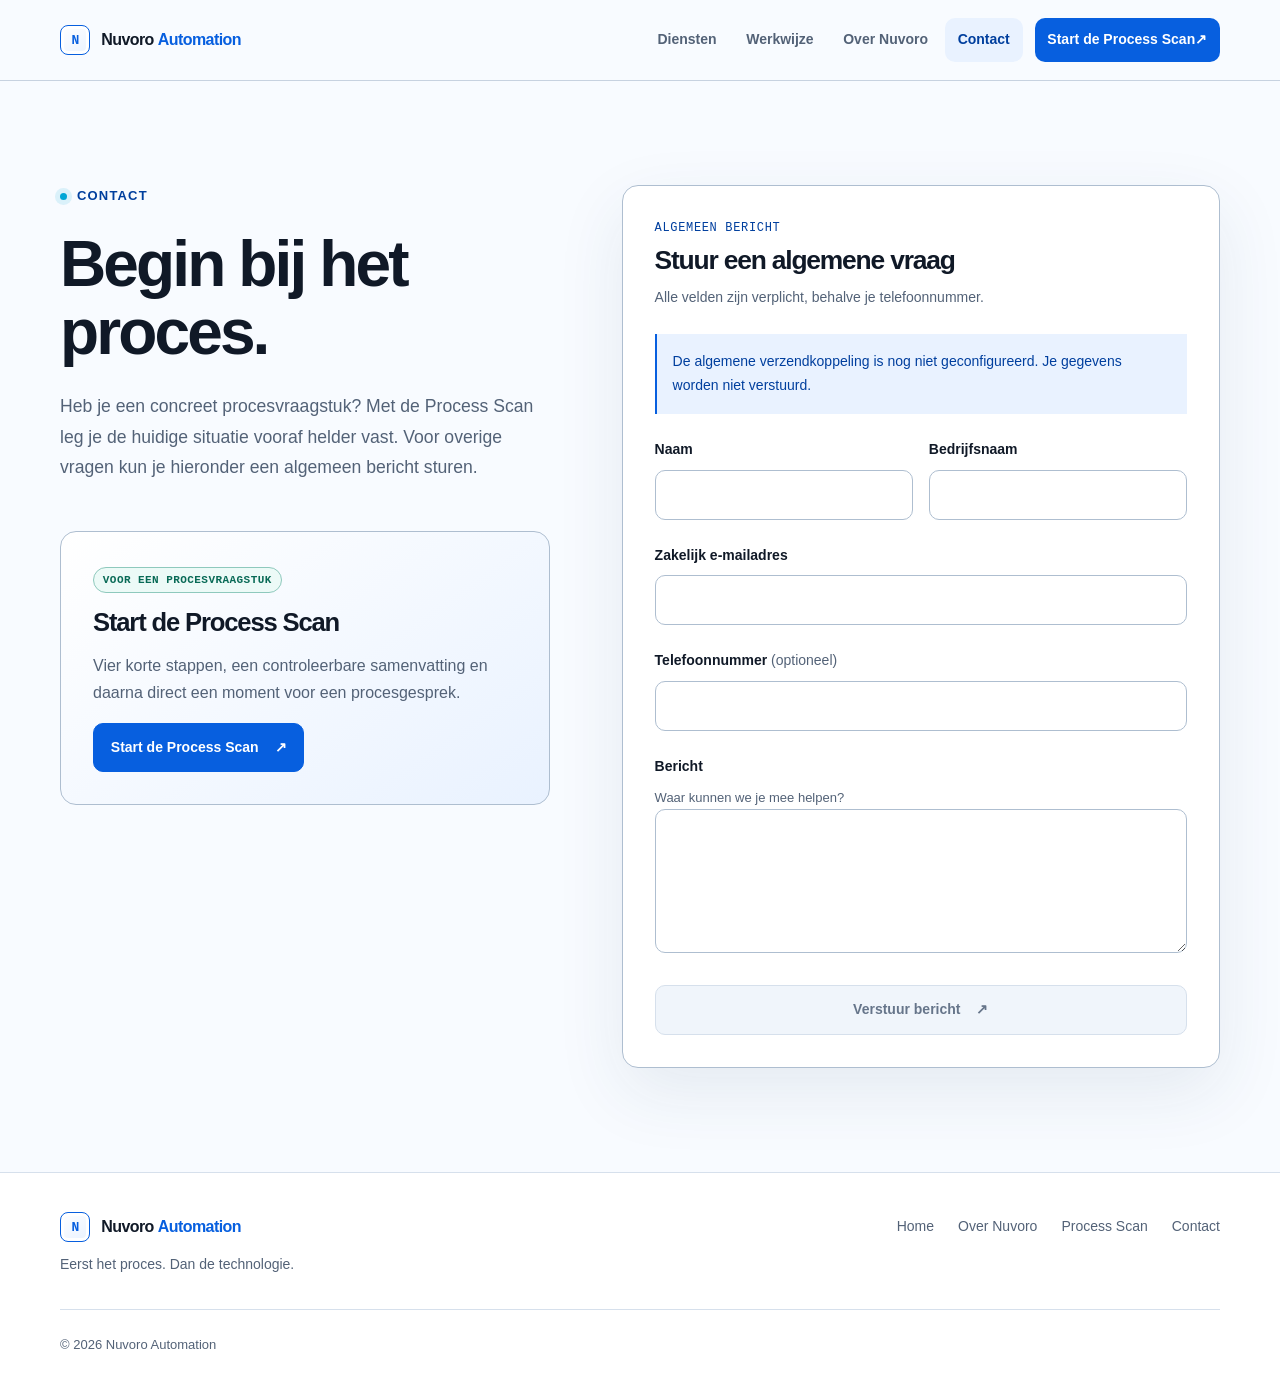
==== contact.html @ bfe329a2 "Redesign site around process optimization" ====
<!doctype html>
<html lang="nl">
<head>
  <meta charset="utf-8">
  <meta name="viewport" content="width=device-width, initial-scale=1">
  <meta name="description" content="Start de Process Scan of neem algemeen contact op met Nuvoro Automation.">
  <title>Contact | Nuvoro Automation</title>
  <link rel="stylesheet" href="css/style.css">
  <script src="js/main.js" defer></script>
</head>
<body>
  <a class="skip-link" href="#main-content">Direct naar inhoud</a>
  <header class="site-header"><div class="container nav-wrap"><a class="brand" href="index.html" aria-label="Nuvoro Automation, home"><span class="brand-mark" aria-hidden="true">N</span><span>Nuvoro <b>Automation</b></span></a><button class="menu-toggle" type="button" aria-expanded="false" aria-controls="main-navigation">Menu</button><nav id="main-navigation" aria-label="Hoofdnavigatie"><ul class="nav-links"><li><a href="index.html#diensten">Diensten</a></li><li><a href="index.html#werkwijze">Werkwijze</a></li><li><a href="over-ons.html">Over Nuvoro</a></li><li><a href="contact.html" aria-current="page">Contact</a></li><li><a class="nav-cta" href="process-scan.html">Start de Process Scan <span aria-hidden="true">↗</span></a></li></ul></nav></div></header>

  <main id="main-content">
    <section class="section-contact"><div class="container contact-layout">
      <div class="contact-details" data-reveal><p class="eyebrow"><span class="signal" aria-hidden="true"></span> Contact</p><h1>Begin bij het proces.</h1><p class="lead">Heb je een concreet procesvraagstuk? Met de Process Scan leg je de huidige situatie vooraf helder vast. Voor overige vragen kun je hieronder een algemeen bericht sturen.</p>
        <div class="contact-route contact-route-primary"><span class="status-badge status-connected">Voor een procesvraagstuk</span><h2>Start de Process Scan</h2><p>Vier korte stappen, een controleerbare samenvatting en daarna direct een moment voor een procesgesprek.</p><a class="button" href="process-scan.html">Start de Process Scan <span aria-hidden="true">↗</span></a></div>
      </div>
      <form id="contact-form" class="form-card" method="post" aria-labelledby="form-title" aria-describedby="form-status" data-reveal>
        <p class="micro-label">Algemeen bericht</p><h2 id="form-title">Stuur een algemene vraag</h2><p class="form-intro">Alle velden zijn verplicht, behalve je telefoonnummer.</p>
        <p id="form-status" class="form-status" role="status">De algemene verzendkoppeling is nog niet geconfigureerd. Je gegevens worden niet verstuurd.</p>
        <div class="form-row"><div class="form-field"><label for="name">Naam</label><input id="name" name="name" type="text" autocomplete="name" required aria-describedby="name-error"><p class="field-error" id="name-error" hidden></p></div><div class="form-field"><label for="company">Bedrijfsnaam</label><input id="company" name="company" type="text" autocomplete="organization" required aria-describedby="company-error"><p class="field-error" id="company-error" hidden></p></div></div>
        <div class="form-field"><label for="email">Zakelijk e-mailadres</label><input id="email" name="email" type="email" autocomplete="email" required aria-describedby="email-error"><p class="field-error" id="email-error" hidden></p></div>
        <div class="form-field"><label for="phone">Telefoonnummer <span class="optional">(optioneel)</span></label><input id="phone" name="phone" type="tel" autocomplete="tel"></div>
        <div class="form-field"><label for="message">Bericht</label><p class="field-hint" id="message-hint">Waar kunnen we je mee helpen?</p><textarea id="message" name="message" required aria-describedby="message-hint message-error"></textarea><p class="field-error" id="message-error" hidden></p></div>
        <button class="button" type="submit" disabled aria-describedby="form-status">Verstuur bericht <span aria-hidden="true">↗</span></button>
      </form>
    </div></section>
  </main>

  <footer class="site-footer"><div class="container"><div class="footer-grid"><div><a class="brand" href="index.html"><span class="brand-mark" aria-hidden="true">N</span><span>Nuvoro <b>Automation</b></span></a><p class="footer-tagline">Eerst het proces. Dan de technologie.</p></div><nav class="footer-nav" aria-label="Footer-navigatie"><a href="index.html">Home</a><a href="over-ons.html">Over Nuvoro</a><a href="process-scan.html">Process Scan</a><a href="contact.html">Contact</a></nav></div><p class="copyright">© <span data-current-year>2026</span> Nuvoro Automation</p></div></footer>
</body>
</html>
---- css/style.css ----
:root {
  --color-background: #f8fbff;
  --color-surface: #ffffff;
  --color-section: #f0f5fb;
  --color-text: #101927;
  --color-muted: #536277;
  --color-faint: #66758a;
  --color-border: #d6e0ec;
  --color-border-strong: #aebed0;
  --color-accent: #075fdf;
  --color-accent-dark: #003f9e;
  --color-accent-bright: #00a6d6;
  --color-accent-soft: #e9f2ff;
  --color-error: #a32035;
  --color-success: #08775f;
  --font-sans: Inter, ui-sans-serif, -apple-system, BlinkMacSystemFont, "Segoe UI", sans-serif;
  --font-mono: "SFMono-Regular", Consolas, "Liberation Mono", monospace;
  --max-width: 1160px;
  --space-1: .5rem;
  --space-2: 1rem;
  --space-3: 1.5rem;
  --space-4: 2rem;
  --space-5: 3rem;
  --space-6: 4.5rem;
  --space-7: 6.5rem;
  --radius-small: .625rem;
  --radius: 1rem;
  --shadow-soft: 0 24px 70px rgba(30, 65, 105, .09);
  --shadow-focus: 0 0 0 4px rgba(7, 95, 223, .16);
  --transition: 240ms cubic-bezier(.22, 1, .36, 1);
}

*, *::before, *::after { box-sizing: border-box; }
html { scroll-behavior: smooth; }
body { margin: 0; background: var(--color-background); color: var(--color-text); font: 400 1rem/1.7 var(--font-sans); -webkit-font-smoothing: antialiased; }
img, svg { max-width: 100%; }
button, input, textarea { font: inherit; }
button, a { -webkit-tap-highlight-color: transparent; }
h1, h2, h3, p, ol, ul, dl, dd { margin-top: 0; }
h1, h2, h3 { margin-bottom: 0; color: var(--color-text); font-weight: 650; letter-spacing: -.045em; line-height: 1.06; }
h1 { font-size: clamp(2.75rem, 6vw, 5rem); }
h2 { font-size: clamp(2rem, 4vw, 3.35rem); }
h3 { font-size: 1.25rem; }
h1 span, h2 span { color: var(--color-accent); }
.container { width: min(calc(100% - 3rem), var(--max-width)); margin-inline: auto; }
.section { padding-block: var(--space-7); }
.section-muted { background: var(--color-section); }
.section-heading { display: flex; align-items: end; justify-content: space-between; gap: var(--space-5); margin-bottom: var(--space-5); }
.section-heading .section-intro { max-width: 28rem; }
.section-intro { max-width: 64ch; color: var(--color-muted); }
.lead { max-width: 62ch; color: var(--color-muted); font-size: 1.1rem; line-height: 1.75; }
.eyebrow { display: flex; align-items: center; gap: .625rem; margin-bottom: var(--space-3); color: var(--color-accent-dark); font-size: .8125rem; font-weight: 700; letter-spacing: .09em; text-transform: uppercase; }
.micro-label, .interface-id, .step-kicker { font-family: var(--font-mono); font-size: .75rem; letter-spacing: .055em; text-transform: uppercase; }
.signal, .status-dot { width: 7px; height: 7px; flex: 0 0 auto; border-radius: 50%; background: var(--color-accent-bright); box-shadow: 0 0 0 5px rgba(0, 166, 214, .12); }
.skip-link { position: fixed; left: 1rem; top: 1rem; z-index: 100; padding: .75rem 1rem; border-radius: var(--radius-small); background: var(--color-text); color: #fff; transform: translateY(-150%); }
.skip-link:focus { transform: none; }
:focus-visible { outline: 2px solid var(--color-accent); outline-offset: 3px; }

/* Header and actions */
.site-header { position: sticky; top: 0; z-index: 30; border-bottom: 1px solid rgba(174, 190, 208, .65); background: rgba(248, 251, 255, .92); backdrop-filter: blur(16px); }
.nav-wrap { min-height: 5rem; display: flex; align-items: center; justify-content: space-between; gap: 1rem; }
.brand { display: inline-flex; align-items: center; gap: .7rem; min-height: 44px; color: var(--color-text); font-size: 1rem; font-weight: 700; letter-spacing: -.035em; text-decoration: none; white-space: nowrap; }
.brand b { color: var(--color-accent); font-weight: 550; }
.brand-mark { display: grid; place-items: center; width: 30px; height: 30px; border: 1px solid var(--color-accent); border-radius: 8px; background: linear-gradient(145deg, var(--color-surface), var(--color-accent-soft)); color: var(--color-accent); font: 700 .8125rem var(--font-mono); box-shadow: inset 0 0 0 3px var(--color-surface); }
.nav-links { display: flex; align-items: center; gap: .25rem; margin: 0; padding: 0; list-style: none; }
.nav-links a { display: flex; align-items: center; justify-content: center; min-height: 44px; padding: .625rem .8rem; border-radius: var(--radius-small); color: var(--color-muted); font-size: .875rem; font-weight: 650; text-decoration: none; transition: color var(--transition), background var(--transition), border-color var(--transition); }
.nav-links a:hover, .nav-links a[aria-current="page"] { background: var(--color-accent-soft); color: var(--color-accent-dark); }
.nav-links .nav-contact { margin-left: .5rem; border: 1px solid var(--color-border-strong); color: var(--color-accent-dark); }
.menu-toggle { display: none; min-width: 64px; min-height: 44px; padding: .5rem .75rem; border: 1px solid var(--color-border); border-radius: var(--radius-small); background: var(--color-surface); color: var(--color-text); font-size: .875rem; cursor: pointer; }
.button-group { display: flex; flex-wrap: wrap; gap: .75rem; }
.button { display: inline-flex; align-items: center; justify-content: center; gap: 1rem; min-height: 48px; padding: .75rem 1.05rem; border: 1px solid var(--color-accent); border-radius: var(--radius-small); background: var(--color-accent); color: #fff; font-size: .875rem; font-weight: 700; text-align: center; text-decoration: none; transition: transform var(--transition), background var(--transition), border-color var(--transition), box-shadow var(--transition); cursor: pointer; }
.button:hover { transform: translateY(-2px); background: var(--color-accent-dark); border-color: var(--color-accent-dark); box-shadow: 0 12px 24px rgba(7, 95, 223, .16); }
.button-secondary { background: transparent; color: var(--color-accent-dark); border-color: var(--color-border-strong); }
.button-secondary:hover { background: var(--color-accent-soft); border-color: var(--color-accent); box-shadow: none; }
.button-light { border-color: #fff; background: #fff; color: var(--color-accent-dark); }
.button-light:hover { background: var(--color-accent-soft); border-color: var(--color-accent-soft); color: var(--color-accent-dark); }
.button:disabled { transform: none; background: var(--color-section); border-color: var(--color-border); color: var(--color-faint); box-shadow: none; cursor: not-allowed; }

/* Hero and Living Process */
.hero, .about-hero { position: relative; isolation: isolate; overflow: hidden; }
.hero { padding-block: var(--space-6) var(--space-7); }
.hero-grid { position: absolute; inset: 0; z-index: -1; opacity: .45; background-image: linear-gradient(rgba(94, 127, 166, .08) 1px, transparent 1px), linear-gradient(90deg, rgba(94, 127, 166, .08) 1px, transparent 1px); background-size: 48px 48px; mask-image: linear-gradient(to bottom, #000, transparent 86%); }
.hero-content { display: grid; grid-template-columns: minmax(0, 1.18fr) minmax(28rem, .82fr); gap: clamp(2rem, 3.5vw, 3rem); align-items: center; }
.hero h1 { font-size: clamp(3rem, 3.7vw, 3.75rem); line-height: 1.08; }
.hero-line { display: block; white-space: nowrap; }
.hero h1 .hero-line-primary { color: var(--color-text); }
.hero h1 .hero-line-accent { color: var(--color-accent); }
.hero-copy .lead { margin-block: var(--space-3) var(--space-4); }
.hero-principle { display: grid; gap: .25rem; margin-top: var(--space-4); padding-left: 1rem; border-left: 2px solid var(--color-accent-bright); color: var(--color-muted); font-size: .875rem; }
.hero-principle span { color: var(--color-accent-dark); font: .75rem var(--font-mono); letter-spacing: .05em; }
.living-process { min-width: 0; padding: .75rem; border: 1px solid var(--color-border-strong); border-radius: var(--radius); background: rgba(255, 255, 255, .92); box-shadow: var(--shadow-soft); }
.interface-bar { display: flex; align-items: center; justify-content: space-between; gap: 1rem; min-height: 42px; padding: .5rem .75rem; border-bottom: 1px solid var(--color-border); color: var(--color-muted); font: 650 .75rem var(--font-mono); letter-spacing: .04em; text-transform: uppercase; }
.interface-bar > div { display: flex; align-items: center; gap: .625rem; }
.interface-id { color: var(--color-faint); }
.process-context { padding: .75rem .75rem 0; }
.process-context p { margin-bottom: .25rem; color: var(--color-text); font-size: .875rem; line-height: 1.5; }
.process-context span { display: block; color: var(--color-muted); font-size: .75rem; line-height: 1.5; }
.process-toggle { display: grid; grid-template-columns: 1fr 1fr; gap: .35rem; margin: .75rem; padding: .25rem; border: 1px solid var(--color-border); border-radius: .75rem; background: var(--color-section); }
.process-toggle button { min-height: 42px; border: 0; border-radius: .5rem; background: transparent; color: var(--color-muted); font-size: .875rem; font-weight: 700; cursor: pointer; }
.process-toggle button[aria-pressed="true"] { background: var(--color-surface); color: var(--color-accent-dark); box-shadow: 0 3px 14px rgba(30, 65, 105, .08); }
.process-state { padding: 0 .75rem .75rem; animation: panel-in var(--transition); }
.process-state[hidden] { display: none; }
.state-header { display: flex; align-items: center; justify-content: space-between; gap: 1rem; margin-bottom: .75rem; color: var(--color-faint); font: .7rem var(--font-mono); letter-spacing: .04em; }
.status-badge { display: inline-flex; align-items: center; min-height: 26px; padding: .25rem .55rem; border: 1px solid var(--color-border-strong); border-radius: 999px; background: var(--color-surface); color: var(--color-muted); font: 650 .6875rem var(--font-mono); letter-spacing: .04em; text-transform: uppercase; }
.status-manual { border-color: #e7b2b9; background: #fff3f4; color: #8d2637; }
.status-connected { border-color: #8ec9bd; background: #ecfaf7; color: #086a56; }
.status-pending { border-color: #d4c388; background: #fff9e8; color: #715b0a; }
.hero-flow { margin: 0; padding: 0; list-style: none; }
.hero-flow li { position: relative; display: grid; grid-template-columns: 34px minmax(0, 1fr); align-items: center; gap: .75rem; min-height: 52px; padding: .5rem .65rem; border: 1px solid var(--color-border); border-radius: .65rem; background: var(--color-surface); }
.hero-flow li + li { margin-top: .5rem; }
.hero-flow li:not(:last-child)::after { position: absolute; left: 26px; top: calc(100% + 1px); width: 1px; height: .5rem; background: linear-gradient(var(--color-accent-bright), var(--color-accent)); content: ""; }
.flow-icon { display: grid; place-items: center; width: 32px; height: 32px; border: 1px solid var(--color-border); border-radius: .5rem; background: var(--color-background); color: var(--color-accent-dark); font: 700 .9rem var(--font-mono); }
.hero-flow small { display: block; color: var(--color-faint); font: .625rem var(--font-mono); letter-spacing: .055em; }
.hero-flow strong { display: block; color: var(--color-text); font-size: .8375rem; font-weight: 680; line-height: 1.3; }
.process-state[data-state-panel="improved"] li { border-color: #bfd5ef; background: linear-gradient(90deg, #fff, #f3f8ff); }
.process-state[data-state-panel="improved"] li[data-node="human"] { border-color: #75c6b7; background: #f0fbf8; }
.process-positioning { margin: .25rem .75rem .5rem; padding-top: .75rem; border-top: 1px solid var(--color-border); color: var(--color-muted); font-size: .75rem; line-height: 1.5; }
.process-positioning p { margin-bottom: .35rem; }
.process-positioning strong { color: var(--color-accent-dark); font-weight: 650; }

/* Homepage */
.section-recognition { border-top: 1px solid var(--color-border); }
.recognition-layout { display: grid; grid-template-columns: 1fr 1fr; gap: var(--space-6); }
.recognition-list { margin: 0; padding: 0; list-style: none; }
.recognition-list li { display: flex; align-items: baseline; gap: 1rem; padding-block: 1rem; border-bottom: 1px solid var(--color-border); }
.recognition-list span { color: var(--color-accent); font: .75rem var(--font-mono); }
.card-grid { display: grid; grid-template-columns: repeat(2, minmax(0, 1fr)); gap: var(--space-3); }
.card { position: relative; min-width: 0; padding: var(--space-4); border: 1px solid var(--color-border); border-radius: var(--radius); background: var(--color-surface); transition: transform var(--transition), border-color var(--transition), box-shadow var(--transition); }
.card:hover { transform: translateY(-3px); border-color: var(--color-border-strong); box-shadow: 0 16px 40px rgba(30, 65, 105, .08); }
.card-primary { border-color: #9ec2ee; background: linear-gradient(145deg, #fff, #f3f8ff); box-shadow: 0 14px 35px rgba(7, 95, 223, .07); }
.service-icon { display: block; width: 34px; height: 34px; margin-bottom: var(--space-3); fill: none; stroke: var(--color-accent); stroke-width: 1.5; stroke-linecap: round; stroke-linejoin: round; }
.card-index { position: absolute; right: var(--space-4); top: var(--space-4); color: var(--color-faint); font: .75rem var(--font-mono); }
.service-core { margin-bottom: .75rem; }
.card h3 { margin-bottom: .75rem; }
.card p, .step p { margin-bottom: 0; color: var(--color-muted); }
.process-steps { display: grid; grid-template-columns: repeat(4, minmax(0, 1fr)); margin: 0; padding: 0; list-style: none; }
.approach-note { max-width: 70ch; margin: -1.5rem 0 var(--space-5); padding-left: 1rem; border-left: 2px solid var(--color-accent-bright); color: var(--color-muted); }
.step { position: relative; min-width: 0; padding-right: var(--space-3); }
.step:not(:last-child)::after { position: absolute; top: 22px; left: 44px; right: 0; height: 1px; background: linear-gradient(90deg, var(--color-accent), var(--color-border)); content: ""; }
.step-number { position: relative; z-index: 1; display: grid; place-items: center; width: 44px; height: 44px; margin-bottom: var(--space-3); border: 1px solid var(--color-accent); border-radius: 50%; background: var(--color-section); color: var(--color-accent-dark); font: .8125rem var(--font-mono); }
.step h3 { margin-bottom: .75rem; }
.step p { font-size: .9375rem; }
.scan-cta { padding-top: 0; }
.scan-cta-inner { display: flex; align-items: center; justify-content: space-between; gap: var(--space-5); padding: var(--space-5); border-radius: var(--radius); background: linear-gradient(120deg, #073f9c, #075fdf 58%, #008cc2); color: #fff; box-shadow: 0 28px 70px rgba(0, 63, 158, .22); }
.scan-cta-inner > div { max-width: 43rem; }
.scan-cta .eyebrow, .scan-cta h2, .scan-cta p { color: #fff; }
.scan-cta h2 { margin-bottom: var(--space-2); }
.scan-cta p { margin-bottom: 0; opacity: .88; }

/* About and contact */
.page-intro { padding-block: var(--space-7); }
.page-intro .lead { margin-top: var(--space-3); max-width: 45rem; }
.section-about { padding-top: var(--space-5); }
.about-grid { display: grid; grid-template-columns: minmax(0, 1.15fr) minmax(20rem, .85fr); gap: var(--space-7); align-items: start; }
.prose-block + .prose-block { margin-top: var(--space-5); padding-top: var(--space-5); border-top: 1px solid var(--color-border); }
.prose .micro-label { margin-bottom: var(--space-2); color: var(--color-accent-dark); }
.prose h2 { font-size: clamp(1.6rem, 3vw, 2.35rem); }
.prose p:not(.micro-label) { margin-top: var(--space-2); color: var(--color-muted); }
.belief-panel { position: sticky; top: 7rem; padding: .75rem; border: 1px solid var(--color-border-strong); border-radius: var(--radius); background: var(--color-surface); box-shadow: var(--shadow-soft); }
.belief-panel ol { margin: 0; padding: .5rem .75rem; list-style: none; }
.belief-panel li { display: grid; grid-template-columns: 2rem 1fr; gap: .75rem; padding-block: 1.15rem; border-bottom: 1px solid var(--color-border); }
.belief-panel li:last-child { border-bottom: 0; }
.belief-panel li > span { color: var(--color-accent); font: .75rem var(--font-mono); }
.belief-panel strong { display: block; font-size: .9375rem; }
.belief-panel p { margin: .3rem 0 0; color: var(--color-muted); font-size: .875rem; }
.section-contact { padding-block: var(--space-7); }
.contact-layout { display: grid; grid-template-columns: minmax(0, .9fr) minmax(0, 1.1fr); align-items: start; gap: var(--space-6); }
.contact-details h1 { font-size: clamp(2.75rem, 5vw, 4rem); }
.contact-details .lead { margin-block: var(--space-3) var(--space-5); }
.contact-route { padding: var(--space-4); border: 1px solid var(--color-border-strong); border-radius: var(--radius); background: linear-gradient(145deg, var(--color-surface), var(--color-accent-soft)); }
.contact-route h2 { margin-block: var(--space-2); font-size: 1.6rem; }
.contact-route p { color: var(--color-muted); }
.form-card { min-width: 0; padding: var(--space-4); border: 1px solid var(--color-border-strong); border-radius: var(--radius); background: var(--color-surface); box-shadow: var(--shadow-soft); }
.form-card .micro-label { margin-bottom: .5rem; color: var(--color-accent-dark); }
.form-card h2 { font-size: 1.65rem; }
.form-intro { margin-block: .75rem var(--space-3); font-size: .875rem; color: var(--color-muted); }
.form-row { display: grid; grid-template-columns: 1fr 1fr; gap: 1rem; }
.form-field { min-width: 0; margin-bottom: var(--space-3); }
label, legend { color: var(--color-text); font-size: .875rem; font-weight: 680; }
label { display: block; margin-bottom: .5rem; }
.optional { color: var(--color-muted); font-weight: 450; }
input, textarea { width: 100%; border: 1px solid var(--color-border-strong); border-radius: var(--radius-small); background: var(--color-surface); color: var(--color-text); transition: border-color var(--transition), box-shadow var(--transition), background var(--transition); }
input { min-height: 50px; padding: .65rem .8rem; }
textarea { min-height: 9rem; padding: .8rem; resize: vertical; }
input:focus, textarea:focus { outline: 0; border-color: var(--color-accent); box-shadow: var(--shadow-focus); }
[aria-invalid="true"] { border-color: var(--color-error); }
.field-hint { margin: .45rem 0 0; color: var(--color-muted); font-size: .8125rem; }
.field-error { margin: .45rem 0 0; color: var(--color-error); font-size: .875rem; }
.form-status { margin-bottom: var(--space-3); padding: 1rem; border-left: 2px solid var(--color-accent); background: var(--color-accent-soft); color: var(--color-accent-dark); font-size: .875rem; }
.form-card > .button { width: 100%; }

/* Process Scan */
.scan-page { padding-bottom: var(--space-7); }
.scan-intro { padding-block: var(--space-6) var(--space-5); }
.scan-intro .lead { margin-top: var(--space-3); }
.scan-workspace { display: grid; grid-template-columns: minmax(15rem, .32fr) minmax(0, .68fr); gap: var(--space-4); align-items: start; }
.scan-progress-panel { position: sticky; top: 7rem; padding: .75rem; border: 1px solid var(--color-border-strong); border-radius: var(--radius); background: var(--color-surface); }
.scan-progress { margin: 0; padding: .75rem; list-style: none; }
.scan-progress li { display: grid; grid-template-columns: 34px 1fr; gap: .75rem; align-items: center; min-height: 62px; color: var(--color-faint); }
.scan-progress li > span { display: grid; place-items: center; width: 30px; height: 30px; border: 1px solid var(--color-border); border-radius: 50%; font: .6875rem var(--font-mono); }
.scan-progress strong, .scan-progress small { display: block; }
.scan-progress strong { font-size: .875rem; }
.scan-progress small { margin-top: .15rem; font-size: .75rem; }
.scan-progress li[aria-current="step"] { color: var(--color-text); }
.scan-progress li[aria-current="step"] > span, .scan-progress li.is-complete > span { border-color: var(--color-accent); background: var(--color-accent-soft); color: var(--color-accent-dark); }
.scan-progress li.is-complete { color: var(--color-muted); }
.progress-track { height: 3px; margin: 0 .75rem; overflow: hidden; border-radius: 99px; background: var(--color-border); }
.progress-track span { display: block; width: 25%; height: 100%; border-radius: inherit; background: linear-gradient(90deg, var(--color-accent), var(--color-accent-bright)); transition: width var(--transition); }
.privacy-note { margin: 1rem .75rem .5rem; color: var(--color-muted); font-size: .75rem; line-height: 1.55; }
.scan-panel { min-width: 0; border: 1px solid var(--color-border-strong); border-radius: var(--radius); background: var(--color-surface); box-shadow: var(--shadow-soft); }
.scan-step-panel { min-height: 36rem; padding: clamp(1.5rem, 5vw, 4rem); }
.scan-step-panel[hidden] { display: none; }
.step-kicker { display: flex; justify-content: space-between; gap: 1rem; margin-bottom: var(--space-4); color: var(--color-accent-dark); }
.step-kicker span:last-child { color: var(--color-success); }
.scan-step-panel h2 { max-width: 44rem; font-size: clamp(1.75rem, 3.5vw, 2.75rem); }
.step-help { max-width: 48rem; margin-block: var(--space-2) var(--space-4); color: var(--color-muted); }
.scan-step-panel textarea { min-height: 10.5rem; }
.chip-field { margin: 0 0 var(--space-4); padding: 0; border: 0; }
.chip-field legend { margin-bottom: .75rem; }
.option-chips { display: flex; flex-wrap: wrap; gap: .6rem; }
.option-chips label { position: relative; margin: 0; cursor: pointer; }
.option-chips input { position: absolute; inset: 0; opacity: 0; pointer-events: none; }
.option-chips span { display: flex; align-items: center; min-height: 44px; padding: .55rem .8rem; border: 1px solid var(--color-border-strong); border-radius: 999px; background: var(--color-surface); color: var(--color-muted); font-size: .8125rem; font-weight: 650; transition: border-color var(--transition), color var(--transition), background var(--transition), box-shadow var(--transition); }
.option-chips input:checked + span { border-color: var(--color-accent); background: var(--color-accent-soft); color: var(--color-accent-dark); box-shadow: inset 0 0 0 1px var(--color-accent); }
.option-chips input:focus-visible + span { outline: 2px solid var(--color-accent); outline-offset: 3px; }
.hours-field > div { display: flex; align-items: center; gap: .75rem; }
.hours-field input { width: 8rem; font-size: 1.2rem; font-weight: 700; }
.hours-field > div span { color: var(--color-muted); font-size: .875rem; }
.scan-actions { display: flex; align-items: center; justify-content: space-between; gap: .75rem; margin-top: var(--space-4); padding-top: var(--space-3); border-top: 1px solid var(--color-border); }
.snapshot { display: grid; grid-template-columns: 1fr 1fr; gap: 0; margin: var(--space-4) 0; border: 1px solid var(--color-border); border-radius: var(--radius-small); overflow: hidden; }
.snapshot div { min-width: 0; padding: 1rem; border-bottom: 1px solid var(--color-border); }
.snapshot div:nth-child(odd) { border-right: 1px solid var(--color-border); }
.snapshot div:nth-last-child(-n+2) { border-bottom: 0; }
.snapshot dt { margin-bottom: .35rem; color: var(--color-faint); font: .6875rem var(--font-mono); letter-spacing: .05em; text-transform: uppercase; }
.snapshot dd { overflow-wrap: anywhere; color: var(--color-text); font-size: .875rem; white-space: pre-line; }
.booking-panel { padding: var(--space-3); border-left: 2px solid #b79d3e; background: #fff9e8; }
.booking-panel h3 { margin-block: .75rem .45rem; font-size: 1.1rem; }
.booking-panel p { margin-bottom: 0; color: #5f531f; font-size: .875rem; }

/* Footer */
.site-footer { padding-block: var(--space-4); border-top: 1px solid var(--color-border); background: var(--color-surface); }
.footer-grid { display: flex; align-items: start; justify-content: space-between; gap: var(--space-3); padding-bottom: var(--space-4); }
.footer-tagline { margin: .25rem 0 0; color: var(--color-muted); font-size: .875rem; }
.footer-nav { display: flex; flex-wrap: wrap; gap: .5rem 1.5rem; }
.footer-nav a { display: inline-flex; align-items: center; min-height: 44px; color: var(--color-muted); font-size: .875rem; text-decoration: none; }
.footer-nav a:hover { color: var(--color-accent-dark); text-decoration: underline; text-underline-offset: 4px; }
.copyright { margin-bottom: 0; padding-top: var(--space-3); border-top: 1px solid var(--color-border); color: var(--color-muted); font-size: .8125rem; }

/* Progressive reveal */
.js [data-reveal] { opacity: 0; transform: translateY(14px); transition: opacity 520ms ease, transform 520ms ease; }
.js [data-reveal].is-visible { opacity: 1; transform: none; }
@keyframes panel-in { from { opacity: 0; transform: translateY(6px); } to { opacity: 1; transform: none; } }

@media (max-width: 1024px) {
  .hero-content { grid-template-columns: 1fr; gap: var(--space-5); }
  .hero h1 { font-size: clamp(2.85rem, 5.8vw, 3.75rem); }
  .living-process { max-width: 42rem; }
  .section-heading .section-intro { max-width: 23rem; }
  .about-grid { gap: var(--space-5); }
  .form-row { grid-template-columns: 1fr; gap: 0; }
  .scan-workspace { grid-template-columns: minmax(13rem, .28fr) minmax(0, .72fr); }
}

@media (max-width: 800px) {
  .container { width: min(calc(100% - 2rem), var(--max-width)); }
  .section { padding-block: 4rem; }
  .hero { padding-block: var(--space-5) var(--space-6); }
  .hero-content, .recognition-layout, .card-grid, .about-grid, .contact-layout, .scan-workspace { grid-template-columns: 1fr; }
  .hero-content { gap: var(--space-5); }
  .hero h1 { font-size: clamp(2.65rem, 7vw, 3.35rem); }
  .living-process { width: 100%; max-width: 36rem; justify-self: center; }
  .section-heading { align-items: start; flex-direction: column; gap: var(--space-3); margin-bottom: var(--space-4); }
  .section-heading .section-intro { max-width: 60ch; }
  .recognition-layout, .about-grid, .contact-layout { gap: var(--space-4); }
  .card { padding: var(--space-3); }
  .process-steps { grid-template-columns: 1fr; }
  .step { padding: 0 0 var(--space-4) var(--space-6); }
  .step-number { position: absolute; left: 0; top: 0; margin: 0; }
  .step:not(:last-child)::after { top: 44px; left: 22px; bottom: 0; right: auto; width: 1px; height: auto; }
  .step:last-child { padding-bottom: 0; }
  .scan-cta-inner { align-items: start; flex-direction: column; padding: var(--space-4); }
  .belief-panel, .scan-progress-panel { position: static; }
  .scan-intro { padding-block: var(--space-5) var(--space-4); }
  .scan-progress { display: grid; grid-template-columns: repeat(4, 1fr); gap: .5rem; padding: .75rem 0 .5rem; }
  .scan-progress li { display: block; min-height: auto; text-align: center; }
  .scan-progress li > span { margin-inline: auto; }
  .scan-progress li div { margin-top: .35rem; }
  .scan-progress small { display: none; }
  .privacy-note { display: none; }
  .scan-step-panel { min-height: 0; padding: var(--space-4); }
  .page-intro, .section-contact { padding-block: var(--space-5); }
  .nav-wrap { min-height: 4.5rem; flex-wrap: wrap; }
  html.js .nav-wrap { flex-wrap: nowrap; }
  html:not(.js) #main-navigation { width: 100%; padding-bottom: .75rem; }
  html:not(.js) .nav-links { flex-wrap: wrap; gap: .5rem; }
  html.js .menu-toggle { display: inline-flex; align-items: center; justify-content: center; }
  html.js #main-navigation { position: absolute; top: 100%; left: 0; right: 0; visibility: hidden; opacity: 0; pointer-events: none; transform: translateY(-6px); padding: .5rem 1rem 1rem; border-bottom: 1px solid var(--color-border); background: var(--color-background); transition: opacity var(--transition), transform var(--transition); }
  html.js .menu-open #main-navigation { visibility: visible; opacity: 1; pointer-events: auto; transform: none; }
  html.js .nav-links { flex-direction: column; align-items: stretch; gap: .25rem; }
  html.js .nav-links a { justify-content: space-between; min-height: 48px; }
  .nav-links .nav-contact { margin-left: 0; }
}

@media (max-width: 520px) {
  .hero h1 { font-size: clamp(2.35rem, 10vw, 2.85rem); }
  .hero-line { white-space: normal; }
  .brand { font-size: .9rem; }
  .brand-mark { width: 28px; height: 28px; }
  .hero .button-group { flex-direction: column; }
  .hero-flow li { grid-template-columns: 32px minmax(0, 1fr); }
  .snapshot { grid-template-columns: 1fr; }
  .snapshot div, .snapshot div:nth-child(odd) { border-right: 0; border-bottom: 1px solid var(--color-border); }
  .snapshot div:last-child { border-bottom: 0; }
  .scan-cta-inner, .contact-route, .form-card, .scan-step-panel { padding: var(--space-3); }
  .step-kicker { display: grid; gap: .25rem; }
  .scan-progress strong { font-size: .75rem; }
  .scan-actions { align-items: stretch; flex-direction: column-reverse; }
  .scan-actions .button { width: 100%; }
  .scan-actions > span { display: none; }
  .hours-field > div { align-items: start; flex-direction: column; }
}

@media (prefers-reduced-motion: reduce) {
  html { scroll-behavior: auto; }
  *, *::before, *::after { animation: none !important; transition: none !important; }
  .js [data-reveal] { opacity: 1; transform: none; }
}

/* Process-first architecture and editorial sections */
.nav-links .nav-cta { margin-left: .5rem; border-color: var(--color-accent); background: var(--color-accent); color: #fff; }
.nav-links .nav-cta:hover, .nav-links .nav-cta[aria-current="page"] { border-color: var(--color-accent-dark); background: var(--color-accent-dark); color: #fff; }
.process-positioning { display: block; margin: .25rem .75rem .5rem; }
.capability-system { display: grid; grid-template-columns: minmax(10rem, .8fr) 48px minmax(15rem, 1.15fr) 48px minmax(14rem, 1fr); align-items: center; padding: clamp(1rem, 3vw, 2.5rem); border: 1px solid var(--color-border-strong); border-radius: var(--radius); background: var(--color-surface); box-shadow: var(--shadow-soft); }
.capability-source, .capability-core, .capability-branches { min-width: 0; }
.capability-source { padding: var(--space-3); border-left: 2px solid var(--color-border-strong); }
.capability-source .micro-label, .capability-branches .micro-label { display: block; margin-bottom: .5rem; color: var(--color-faint); }
.capability-source strong { display: block; font-size: 1.1rem; letter-spacing: -.025em; }
.capability-source p, .capability-core p, .capability-note { margin: .5rem 0 0; color: var(--color-muted); font-size: .875rem; }
.capability-connector { position: relative; height: 1px; background: linear-gradient(90deg, var(--color-border-strong), var(--color-accent)); }
.capability-connector::after { position: absolute; right: -1px; top: -3px; width: 7px; height: 7px; border-radius: 50%; background: var(--color-accent); content: ""; }
.capability-connector-out { background: linear-gradient(90deg, var(--color-accent), var(--color-border-strong)); }
.capability-core { padding: var(--space-4); border: 1px solid #9ec2ee; border-radius: var(--radius-small); background: linear-gradient(145deg, #fff, #edf6ff); }
.capability-core h3 { margin: .75rem 0; font-size: clamp(1.4rem, 2.3vw, 2rem); }
.capability-branches ul { display: grid; grid-template-columns: 1fr 1fr; gap: .5rem; margin: 0; padding: 0; list-style: none; }
.capability-branches li { padding: .55rem .65rem; border: 1px solid var(--color-border); border-radius: .5rem; color: var(--color-muted); font-size: .8125rem; }
.capability-branches li:last-child { grid-column: span 2; }
.capability-note { max-width: 70ch; margin-top: var(--space-3); padding-left: 1rem; border-left: 2px solid var(--color-accent-bright); }
.about-secondary { max-width: 62ch; margin: var(--space-3) 0 0; color: var(--color-accent-dark); font-weight: 620; }
.about-statement { display: grid; grid-template-columns: minmax(10rem, .3fr) minmax(0, .7fr); gap: var(--space-5); }
.about-statement .micro-label { padding-top: .75rem; color: var(--color-accent-dark); }
.about-statement h2 { max-width: 18ch; }
.about-statement p:not(.micro-label) { max-width: 66ch; margin: var(--space-3) 0 0; color: var(--color-muted); }
.expertise-convergence { position: relative; display: grid; grid-template-columns: 1fr auto 1fr auto 1fr; gap: var(--space-2); align-items: stretch; }
.expertise-convergence article { padding: var(--space-4); border-top: 2px solid var(--color-accent); background: var(--color-surface); }
.expertise-convergence article .micro-label { color: var(--color-accent-dark); }
.expertise-convergence h3 { margin: var(--space-3) 0 .75rem; }
.expertise-convergence p { margin-bottom: 0; color: var(--color-muted); font-size: .9375rem; }
.convergence-symbol { align-self: center; color: var(--color-accent); font: 1.4rem var(--font-mono); }
.convergence-result { grid-column: 1 / -1; margin-top: var(--space-2); padding: var(--space-3); border: 1px solid #9ec2ee; background: var(--color-accent-soft); color: var(--color-accent-dark); font-size: 1.05rem; font-weight: 700; text-align: center; }
.convergence-result span { margin-left: .5rem; }
.philosophy-layout { display: grid; grid-template-columns: minmax(0, 1.05fr) minmax(18rem, .95fr); gap: var(--space-6); align-items: center; }
.philosophy-layout .section-intro { margin-top: var(--space-3); }
.improvement-map { padding: var(--space-4); border: 1px solid var(--color-border-strong); border-radius: var(--radius); background: var(--color-surface); box-shadow: var(--shadow-soft); }
.improvement-map > div { display: flex; align-items: center; justify-content: space-between; gap: .75rem; color: var(--color-accent-dark); font: .75rem var(--font-mono); letter-spacing: .06em; }
.improvement-map > div strong { color: var(--color-accent); font-size: 1.2rem; }
.improvement-map ul { display: grid; grid-template-columns: 1fr 1fr; gap: .5rem; margin: var(--space-3) 0; padding: 0; list-style: none; }
.improvement-map li { padding: .5rem .65rem; border-left: 2px solid var(--color-accent-bright); background: var(--color-section); color: var(--color-muted); font-size: .8125rem; }
.improvement-map p { margin-bottom: 0; color: var(--color-faint); font-size: .75rem; }
.principle-statements { display: grid; grid-template-columns: repeat(3, 1fr); gap: var(--space-4); margin: 0; padding: 0; list-style: none; }
.principle-statements li { display: grid; grid-template-columns: 2.5rem 1fr; gap: 1rem; padding-top: var(--space-3); border-top: 1px solid var(--color-border-strong); }
.principle-statements li > span { color: var(--color-accent); font: .8125rem var(--font-mono); }
.principle-statements h3 { margin-bottom: .75rem; }
.principle-statements p { margin-bottom: 0; color: var(--color-muted); font-size: .9375rem; }
.button-outline-light { border-color: rgba(255,255,255,.65); background: transparent; color: #fff; }
.button-outline-light:hover { border-color: #fff; background: rgba(255,255,255,.14); color: #fff; }

@media (max-width: 1024px) {
  .capability-system { grid-template-columns: minmax(10rem, .8fr) 32px minmax(14rem, 1.2fr) 32px minmax(13rem, 1fr); padding: var(--space-3); }
  .philosophy-layout { gap: var(--space-5); }
}

@media (max-width: 800px) {
  .nav-links .nav-cta { margin-left: 0; }
  .capability-system { grid-template-columns: 1fr; gap: var(--space-2); }
  .capability-source { border-left: 0; border-top: 2px solid var(--color-border-strong); }
  .capability-connector { width: 1px; height: 28px; justify-self: center; background: linear-gradient(var(--color-border-strong), var(--color-accent)); }
  .capability-connector::after { left: -3px; right: auto; bottom: -1px; top: auto; }
  .capability-connector-out { background: linear-gradient(var(--color-accent), var(--color-border-strong)); }
  .about-statement, .philosophy-layout { grid-template-columns: 1fr; gap: var(--space-3); }
  .about-statement .micro-label { padding-top: 0; }
  .expertise-convergence { grid-template-columns: 1fr; gap: 0; }
  .expertise-convergence article { padding: var(--space-3); }
  .convergence-symbol { justify-self: center; padding: .5rem; }
  .principle-statements { grid-template-columns: 1fr; gap: var(--space-3); }
}

@media (max-width: 520px) {
  .capability-branches ul, .improvement-map ul { grid-template-columns: 1fr; }
  .capability-branches li:last-child { grid-column: auto; }
  .improvement-map { padding: var(--space-3); }
}
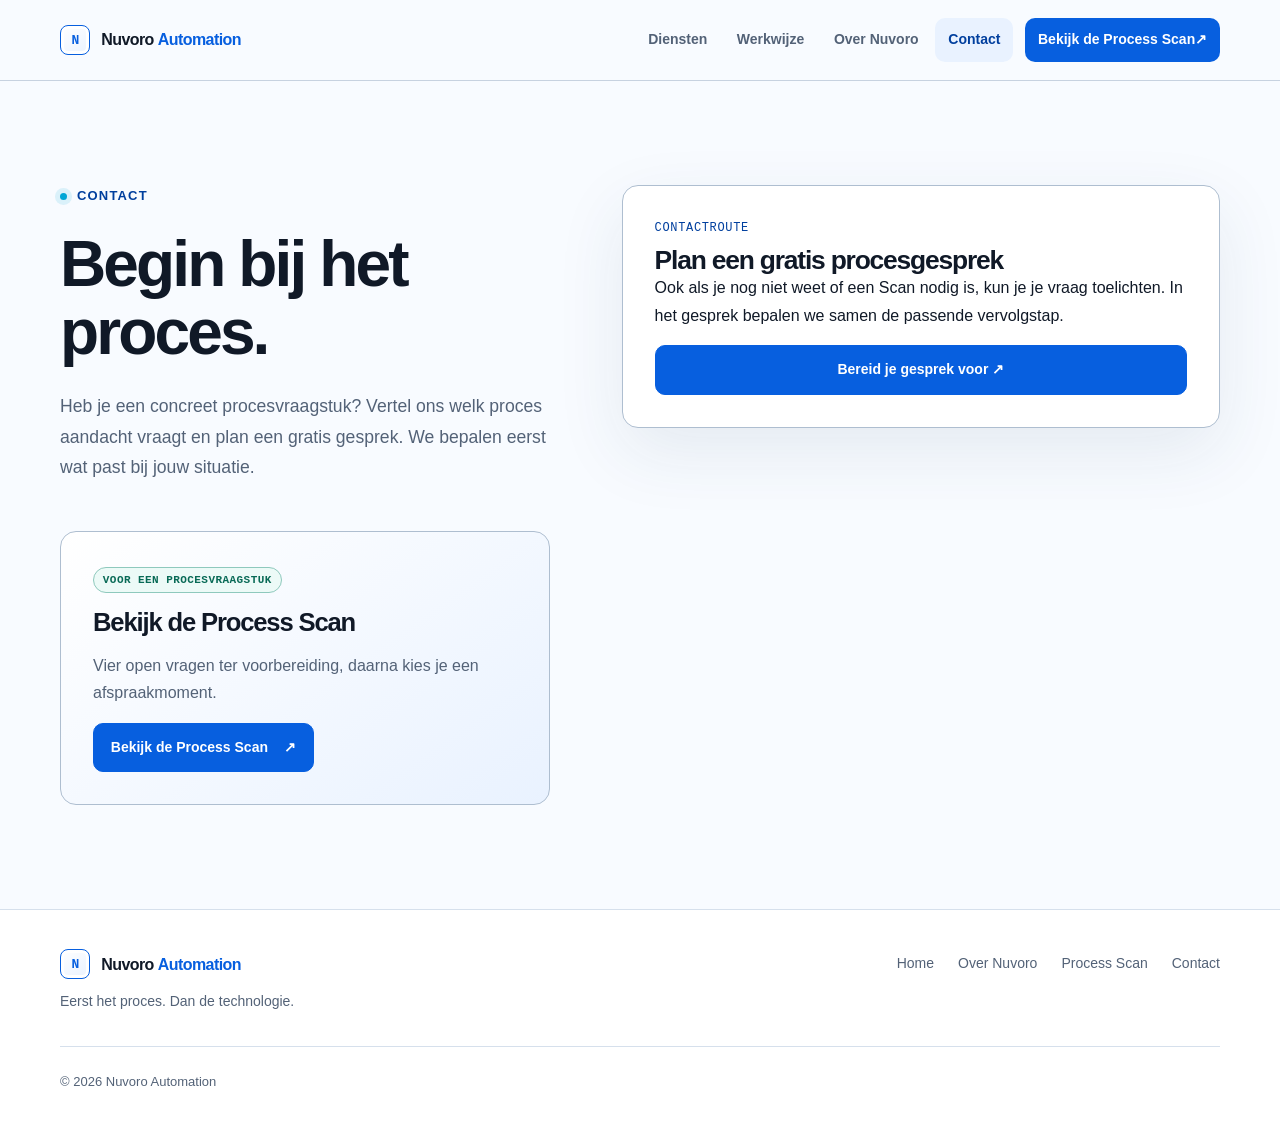
==== commit ef9d4930: "Positioneer Process Scan als onderzoeksproduct en vereenvoudig gespreksintake" ====
--- a/contact.html
+++ b/contact.html
@@ -3,29 +3,21 @@
 <head>
   <meta charset="utf-8">
   <meta name="viewport" content="width=device-width, initial-scale=1">
-  <meta name="description" content="Start de Process Scan of neem algemeen contact op met Nuvoro Automation.">
+  <meta name="description" content="Bekijk de Process Scan of neem algemeen contact op met Nuvoro Automation.">
   <title>Contact | Nuvoro Automation</title>
-  <link rel="stylesheet" href="css/style.css">
+  <link rel="stylesheet" href="css/style.css?v=20260925-1">
   <script src="js/main.js" defer></script>
 </head>
 <body>
   <a class="skip-link" href="#main-content">Direct naar inhoud</a>
-  <header class="site-header"><div class="container nav-wrap"><a class="brand" href="index.html" aria-label="Nuvoro Automation, home"><span class="brand-mark" aria-hidden="true">N</span><span>Nuvoro <b>Automation</b></span></a><button class="menu-toggle" type="button" aria-expanded="false" aria-controls="main-navigation">Menu</button><nav id="main-navigation" aria-label="Hoofdnavigatie"><ul class="nav-links"><li><a href="index.html#diensten">Diensten</a></li><li><a href="index.html#werkwijze">Werkwijze</a></li><li><a href="over-ons.html">Over Nuvoro</a></li><li><a href="contact.html" aria-current="page">Contact</a></li><li><a class="nav-cta" href="process-scan.html">Start de Process Scan <span aria-hidden="true">↗</span></a></li></ul></nav></div></header>
+  <header class="site-header"><div class="container nav-wrap"><a class="brand" href="index.html" aria-label="Nuvoro Automation, home"><span class="brand-mark" aria-hidden="true">N</span><span>Nuvoro <b>Automation</b></span></a><button class="menu-toggle" type="button" aria-expanded="false" aria-controls="main-navigation">Menu</button><nav id="main-navigation" aria-label="Hoofdnavigatie"><ul class="nav-links"><li><a href="index.html#diensten">Diensten</a></li><li><a href="index.html#werkwijze">Werkwijze</a></li><li><a href="over-ons.html">Over Nuvoro</a></li><li><a href="contact.html" aria-current="page">Contact</a></li><li><a class="nav-cta" href="process-scan.html">Bekijk de Process Scan <span aria-hidden="true">↗</span></a></li></ul></nav></div></header>
 
   <main id="main-content">
     <section class="section-contact"><div class="container contact-layout">
-      <div class="contact-details" data-reveal><p class="eyebrow"><span class="signal" aria-hidden="true"></span> Contact</p><h1>Begin bij het proces.</h1><p class="lead">Heb je een concreet procesvraagstuk? Met de Process Scan leg je de huidige situatie vooraf helder vast. Voor overige vragen kun je hieronder een algemeen bericht sturen.</p>
-        <div class="contact-route contact-route-primary"><span class="status-badge status-connected">Voor een procesvraagstuk</span><h2>Start de Process Scan</h2><p>Vier korte stappen, een controleerbare samenvatting en daarna direct een moment voor een procesgesprek.</p><a class="button" href="process-scan.html">Start de Process Scan <span aria-hidden="true">↗</span></a></div>
+      <div class="contact-details" data-reveal><p class="eyebrow"><span class="signal" aria-hidden="true"></span> Contact</p><h1>Begin bij het proces.</h1><p class="lead">Heb je een concreet procesvraagstuk? Vertel ons welk proces aandacht vraagt en plan een gratis gesprek. We bepalen eerst wat past bij jouw situatie.</p>
+        <div class="contact-route contact-route-primary"><span class="status-badge status-connected">Voor een procesvraagstuk</span><h2>Bekijk de Process Scan</h2><p>Vier open vragen ter voorbereiding, daarna kies je een afspraakmoment.</p><a class="button" href="process-scan.html">Bekijk de Process Scan <span aria-hidden="true">↗</span></a></div>
       </div>
-      <form id="contact-form" class="form-card" method="post" aria-labelledby="form-title" aria-describedby="form-status" data-reveal>
-        <p class="micro-label">Algemeen bericht</p><h2 id="form-title">Stuur een algemene vraag</h2><p class="form-intro">Alle velden zijn verplicht, behalve je telefoonnummer.</p>
-        <p id="form-status" class="form-status" role="status">De algemene verzendkoppeling is nog niet geconfigureerd. Je gegevens worden niet verstuurd.</p>
-        <div class="form-row"><div class="form-field"><label for="name">Naam</label><input id="name" name="name" type="text" autocomplete="name" required aria-describedby="name-error"><p class="field-error" id="name-error" hidden></p></div><div class="form-field"><label for="company">Bedrijfsnaam</label><input id="company" name="company" type="text" autocomplete="organization" required aria-describedby="company-error"><p class="field-error" id="company-error" hidden></p></div></div>
-        <div class="form-field"><label for="email">Zakelijk e-mailadres</label><input id="email" name="email" type="email" autocomplete="email" required aria-describedby="email-error"><p class="field-error" id="email-error" hidden></p></div>
-        <div class="form-field"><label for="phone">Telefoonnummer <span class="optional">(optioneel)</span></label><input id="phone" name="phone" type="tel" autocomplete="tel"></div>
-        <div class="form-field"><label for="message">Bericht</label><p class="field-hint" id="message-hint">Waar kunnen we je mee helpen?</p><textarea id="message" name="message" required aria-describedby="message-hint message-error"></textarea><p class="field-error" id="message-error" hidden></p></div>
-        <button class="button" type="submit" disabled aria-describedby="form-status">Verstuur bericht <span aria-hidden="true">↗</span></button>
-      </form>
+<div class="form-card" aria-labelledby="contact-route-title"><p class="micro-label">Contactroute</p><h2 id="contact-route-title">Plan een gratis procesgesprek</h2><p>Ook als je nog niet weet of een Scan nodig is, kun je je vraag toelichten. In het gesprek bepalen we samen de passende vervolgstap.</p><a class="button" href="process-scan.html#gesprek">Bereid je gesprek voor ↗</a></div>
     </div></section>
   </main>
 
--- a/css/style.css
+++ b/css/style.css
@@ -31,6 +31,7 @@
 }
 
 *, *::before, *::after { box-sizing: border-box; }
+[hidden] { display: none; }
 html { scroll-behavior: smooth; }
 body { margin: 0; background: var(--color-background); color: var(--color-text); font: 400 1rem/1.7 var(--font-sans); -webkit-font-smoothing: antialiased; }
 img, svg { max-width: 100%; }
@@ -80,7 +81,8 @@
 .hero, .about-hero { position: relative; isolation: isolate; overflow: hidden; }
 .hero { padding-block: var(--space-6) var(--space-7); }
 .hero-grid { position: absolute; inset: 0; z-index: -1; opacity: .45; background-image: linear-gradient(rgba(94, 127, 166, .08) 1px, transparent 1px), linear-gradient(90deg, rgba(94, 127, 166, .08) 1px, transparent 1px); background-size: 48px 48px; mask-image: linear-gradient(to bottom, #000, transparent 86%); }
-.hero-content { display: grid; grid-template-columns: minmax(0, 1.18fr) minmax(28rem, .82fr); gap: clamp(2rem, 3.5vw, 3rem); align-items: center; }
+.hero-content { display: grid; grid-template-columns: minmax(0, 1.18fr) minmax(28rem, .82fr); gap: clamp(2rem, 3.5vw, 3rem); align-items: start; }
+.hero-copy { min-width: 0; }
 .hero h1 { font-size: clamp(3rem, 3.7vw, 3.75rem); line-height: 1.08; }
 .hero-line { display: block; white-space: nowrap; }
 .hero h1 .hero-line-primary { color: var(--color-text); }
@@ -88,7 +90,7 @@
 .hero-copy .lead { margin-block: var(--space-3) var(--space-4); }
 .hero-principle { display: grid; gap: .25rem; margin-top: var(--space-4); padding-left: 1rem; border-left: 2px solid var(--color-accent-bright); color: var(--color-muted); font-size: .875rem; }
 .hero-principle span { color: var(--color-accent-dark); font: .75rem var(--font-mono); letter-spacing: .05em; }
-.living-process { min-width: 0; padding: .75rem; border: 1px solid var(--color-border-strong); border-radius: var(--radius); background: rgba(255, 255, 255, .92); box-shadow: var(--shadow-soft); }
+.living-process { min-width: 0; margin-top: clamp(2.5rem, 3vw, 3.25rem); padding: .75rem; border: 1px solid var(--color-border-strong); border-radius: var(--radius); background: rgba(255, 255, 255, .92); box-shadow: var(--shadow-soft); }
 .interface-bar { display: flex; align-items: center; justify-content: space-between; gap: 1rem; min-height: 42px; padding: .5rem .75rem; border-bottom: 1px solid var(--color-border); color: var(--color-muted); font: 650 .75rem var(--font-mono); letter-spacing: .04em; text-transform: uppercase; }
 .interface-bar > div { display: flex; align-items: center; gap: .625rem; }
 .interface-id { color: var(--color-faint); }
@@ -119,20 +121,6 @@
 .process-positioning strong { color: var(--color-accent-dark); font-weight: 650; }
 
 /* Homepage */
-.section-recognition { border-top: 1px solid var(--color-border); }
-.recognition-layout { display: grid; grid-template-columns: 1fr 1fr; gap: var(--space-6); }
-.recognition-list { margin: 0; padding: 0; list-style: none; }
-.recognition-list li { display: flex; align-items: baseline; gap: 1rem; padding-block: 1rem; border-bottom: 1px solid var(--color-border); }
-.recognition-list span { color: var(--color-accent); font: .75rem var(--font-mono); }
-.card-grid { display: grid; grid-template-columns: repeat(2, minmax(0, 1fr)); gap: var(--space-3); }
-.card { position: relative; min-width: 0; padding: var(--space-4); border: 1px solid var(--color-border); border-radius: var(--radius); background: var(--color-surface); transition: transform var(--transition), border-color var(--transition), box-shadow var(--transition); }
-.card:hover { transform: translateY(-3px); border-color: var(--color-border-strong); box-shadow: 0 16px 40px rgba(30, 65, 105, .08); }
-.card-primary { border-color: #9ec2ee; background: linear-gradient(145deg, #fff, #f3f8ff); box-shadow: 0 14px 35px rgba(7, 95, 223, .07); }
-.service-icon { display: block; width: 34px; height: 34px; margin-bottom: var(--space-3); fill: none; stroke: var(--color-accent); stroke-width: 1.5; stroke-linecap: round; stroke-linejoin: round; }
-.card-index { position: absolute; right: var(--space-4); top: var(--space-4); color: var(--color-faint); font: .75rem var(--font-mono); }
-.service-core { margin-bottom: .75rem; }
-.card h3 { margin-bottom: .75rem; }
-.card p, .step p { margin-bottom: 0; color: var(--color-muted); }
 .process-steps { display: grid; grid-template-columns: repeat(4, minmax(0, 1fr)); margin: 0; padding: 0; list-style: none; }
 .approach-note { max-width: 70ch; margin: -1.5rem 0 var(--space-5); padding-left: 1rem; border-left: 2px solid var(--color-accent-bright); color: var(--color-muted); }
 .step { position: relative; min-width: 0; padding-right: var(--space-3); }
@@ -193,49 +181,10 @@
 .scan-page { padding-bottom: var(--space-7); }
 .scan-intro { padding-block: var(--space-6) var(--space-5); }
 .scan-intro .lead { margin-top: var(--space-3); }
-.scan-workspace { display: grid; grid-template-columns: minmax(15rem, .32fr) minmax(0, .68fr); gap: var(--space-4); align-items: start; }
-.scan-progress-panel { position: sticky; top: 7rem; padding: .75rem; border: 1px solid var(--color-border-strong); border-radius: var(--radius); background: var(--color-surface); }
-.scan-progress { margin: 0; padding: .75rem; list-style: none; }
-.scan-progress li { display: grid; grid-template-columns: 34px 1fr; gap: .75rem; align-items: center; min-height: 62px; color: var(--color-faint); }
-.scan-progress li > span { display: grid; place-items: center; width: 30px; height: 30px; border: 1px solid var(--color-border); border-radius: 50%; font: .6875rem var(--font-mono); }
-.scan-progress strong, .scan-progress small { display: block; }
-.scan-progress strong { font-size: .875rem; }
-.scan-progress small { margin-top: .15rem; font-size: .75rem; }
-.scan-progress li[aria-current="step"] { color: var(--color-text); }
-.scan-progress li[aria-current="step"] > span, .scan-progress li.is-complete > span { border-color: var(--color-accent); background: var(--color-accent-soft); color: var(--color-accent-dark); }
-.scan-progress li.is-complete { color: var(--color-muted); }
-.progress-track { height: 3px; margin: 0 .75rem; overflow: hidden; border-radius: 99px; background: var(--color-border); }
-.progress-track span { display: block; width: 25%; height: 100%; border-radius: inherit; background: linear-gradient(90deg, var(--color-accent), var(--color-accent-bright)); transition: width var(--transition); }
-.privacy-note { margin: 1rem .75rem .5rem; color: var(--color-muted); font-size: .75rem; line-height: 1.55; }
+.privacy-note { color: var(--color-muted); font-size: .875rem; line-height: 1.55; }
 .scan-panel { min-width: 0; border: 1px solid var(--color-border-strong); border-radius: var(--radius); background: var(--color-surface); box-shadow: var(--shadow-soft); }
-.scan-step-panel { min-height: 36rem; padding: clamp(1.5rem, 5vw, 4rem); }
-.scan-step-panel[hidden] { display: none; }
-.step-kicker { display: flex; justify-content: space-between; gap: 1rem; margin-bottom: var(--space-4); color: var(--color-accent-dark); }
-.step-kicker span:last-child { color: var(--color-success); }
-.scan-step-panel h2 { max-width: 44rem; font-size: clamp(1.75rem, 3.5vw, 2.75rem); }
-.step-help { max-width: 48rem; margin-block: var(--space-2) var(--space-4); color: var(--color-muted); }
-.scan-step-panel textarea { min-height: 10.5rem; }
-.chip-field { margin: 0 0 var(--space-4); padding: 0; border: 0; }
-.chip-field legend { margin-bottom: .75rem; }
-.option-chips { display: flex; flex-wrap: wrap; gap: .6rem; }
-.option-chips label { position: relative; margin: 0; cursor: pointer; }
-.option-chips input { position: absolute; inset: 0; opacity: 0; pointer-events: none; }
-.option-chips span { display: flex; align-items: center; min-height: 44px; padding: .55rem .8rem; border: 1px solid var(--color-border-strong); border-radius: 999px; background: var(--color-surface); color: var(--color-muted); font-size: .8125rem; font-weight: 650; transition: border-color var(--transition), color var(--transition), background var(--transition), box-shadow var(--transition); }
-.option-chips input:checked + span { border-color: var(--color-accent); background: var(--color-accent-soft); color: var(--color-accent-dark); box-shadow: inset 0 0 0 1px var(--color-accent); }
-.option-chips input:focus-visible + span { outline: 2px solid var(--color-accent); outline-offset: 3px; }
-.hours-field > div { display: flex; align-items: center; gap: .75rem; }
-.hours-field input { width: 8rem; font-size: 1.2rem; font-weight: 700; }
-.hours-field > div span { color: var(--color-muted); font-size: .875rem; }
-.scan-actions { display: flex; align-items: center; justify-content: space-between; gap: .75rem; margin-top: var(--space-4); padding-top: var(--space-3); border-top: 1px solid var(--color-border); }
-.snapshot { display: grid; grid-template-columns: 1fr 1fr; gap: 0; margin: var(--space-4) 0; border: 1px solid var(--color-border); border-radius: var(--radius-small); overflow: hidden; }
-.snapshot div { min-width: 0; padding: 1rem; border-bottom: 1px solid var(--color-border); }
-.snapshot div:nth-child(odd) { border-right: 1px solid var(--color-border); }
-.snapshot div:nth-last-child(-n+2) { border-bottom: 0; }
-.snapshot dt { margin-bottom: .35rem; color: var(--color-faint); font: .6875rem var(--font-mono); letter-spacing: .05em; text-transform: uppercase; }
-.snapshot dd { overflow-wrap: anywhere; color: var(--color-text); font-size: .875rem; white-space: pre-line; }
 .booking-panel { padding: var(--space-3); border-left: 2px solid #b79d3e; background: #fff9e8; }
-.booking-panel h3 { margin-block: .75rem .45rem; font-size: 1.1rem; }
-.booking-panel p { margin-bottom: 0; color: #5f531f; font-size: .875rem; }
+.booking-panel p { margin: 0; color: #5f531f; font-size: .875rem; }
 
 /* Footer */
 .site-footer { padding-block: var(--space-4); border-top: 1px solid var(--color-border); background: var(--color-surface); }
@@ -246,48 +195,33 @@
 .footer-nav a:hover { color: var(--color-accent-dark); text-decoration: underline; text-underline-offset: 4px; }
 .copyright { margin-bottom: 0; padding-top: var(--space-3); border-top: 1px solid var(--color-border); color: var(--color-muted); font-size: .8125rem; }
 
-/* Progressive reveal */
-.js [data-reveal] { opacity: 0; transform: translateY(14px); transition: opacity 520ms ease, transform 520ms ease; }
-.js [data-reveal].is-visible { opacity: 1; transform: none; }
-@keyframes panel-in { from { opacity: 0; transform: translateY(6px); } to { opacity: 1; transform: none; } }
 
 @media (max-width: 1024px) {
   .hero-content { grid-template-columns: 1fr; gap: var(--space-5); }
   .hero h1 { font-size: clamp(2.85rem, 5.8vw, 3.75rem); }
-  .living-process { max-width: 42rem; }
+  .living-process { max-width: 42rem; margin-top: 0; }
   .section-heading .section-intro { max-width: 23rem; }
   .about-grid { gap: var(--space-5); }
   .form-row { grid-template-columns: 1fr; gap: 0; }
-  .scan-workspace { grid-template-columns: minmax(13rem, .28fr) minmax(0, .72fr); }
 }
 
 @media (max-width: 800px) {
   .container { width: min(calc(100% - 2rem), var(--max-width)); }
   .section { padding-block: 4rem; }
   .hero { padding-block: var(--space-5) var(--space-6); }
-  .hero-content, .recognition-layout, .card-grid, .about-grid, .contact-layout, .scan-workspace { grid-template-columns: 1fr; }
+  .hero-content, .about-grid, .contact-layout { grid-template-columns: 1fr; }
   .hero-content { gap: var(--space-5); }
   .hero h1 { font-size: clamp(2.65rem, 7vw, 3.35rem); }
   .living-process { width: 100%; max-width: 36rem; justify-self: center; }
   .section-heading { align-items: start; flex-direction: column; gap: var(--space-3); margin-bottom: var(--space-4); }
   .section-heading .section-intro { max-width: 60ch; }
-  .recognition-layout, .about-grid, .contact-layout { gap: var(--space-4); }
-  .card { padding: var(--space-3); }
   .process-steps { grid-template-columns: 1fr; }
   .step { padding: 0 0 var(--space-4) var(--space-6); }
   .step-number { position: absolute; left: 0; top: 0; margin: 0; }
   .step:not(:last-child)::after { top: 44px; left: 22px; bottom: 0; right: auto; width: 1px; height: auto; }
   .step:last-child { padding-bottom: 0; }
   .scan-cta-inner { align-items: start; flex-direction: column; padding: var(--space-4); }
-  .belief-panel, .scan-progress-panel { position: static; }
   .scan-intro { padding-block: var(--space-5) var(--space-4); }
-  .scan-progress { display: grid; grid-template-columns: repeat(4, 1fr); gap: .5rem; padding: .75rem 0 .5rem; }
-  .scan-progress li { display: block; min-height: auto; text-align: center; }
-  .scan-progress li > span { margin-inline: auto; }
-  .scan-progress li div { margin-top: .35rem; }
-  .scan-progress small { display: none; }
-  .privacy-note { display: none; }
-  .scan-step-panel { min-height: 0; padding: var(--space-4); }
   .page-intro, .section-contact { padding-block: var(--space-5); }
   .nav-wrap { min-height: 4.5rem; flex-wrap: wrap; }
   html.js .nav-wrap { flex-wrap: nowrap; }
@@ -308,22 +242,12 @@
   .brand-mark { width: 28px; height: 28px; }
   .hero .button-group { flex-direction: column; }
   .hero-flow li { grid-template-columns: 32px minmax(0, 1fr); }
-  .snapshot { grid-template-columns: 1fr; }
-  .snapshot div, .snapshot div:nth-child(odd) { border-right: 0; border-bottom: 1px solid var(--color-border); }
-  .snapshot div:last-child { border-bottom: 0; }
-  .scan-cta-inner, .contact-route, .form-card, .scan-step-panel { padding: var(--space-3); }
-  .step-kicker { display: grid; gap: .25rem; }
-  .scan-progress strong { font-size: .75rem; }
-  .scan-actions { align-items: stretch; flex-direction: column-reverse; }
-  .scan-actions .button { width: 100%; }
-  .scan-actions > span { display: none; }
-  .hours-field > div { align-items: start; flex-direction: column; }
+  .scan-cta-inner, .contact-route, .form-card { padding: var(--space-3); }
 }
 
 @media (prefers-reduced-motion: reduce) {
   html { scroll-behavior: auto; }
   *, *::before, *::after { animation: none !important; transition: none !important; }
-  .js [data-reveal] { opacity: 1; transform: none; }
 }
 
 /* Process-first architecture and editorial sections */
@@ -345,6 +269,8 @@
 .capability-branches li { padding: .55rem .65rem; border: 1px solid var(--color-border); border-radius: .5rem; color: var(--color-muted); font-size: .8125rem; }
 .capability-branches li:last-child { grid-column: span 2; }
 .capability-note { max-width: 70ch; margin-top: var(--space-3); padding-left: 1rem; border-left: 2px solid var(--color-accent-bright); }
+#werkwijze .section-heading { display: block; max-width: 48rem; }
+#werkwijze .section-heading .section-intro { max-width: 43rem; margin-top: var(--space-3); }
 .about-secondary { max-width: 62ch; margin: var(--space-3) 0 0; color: var(--color-accent-dark); font-weight: 620; }
 .about-statement { display: grid; grid-template-columns: minmax(10rem, .3fr) minmax(0, .7fr); gap: var(--space-5); }
 .about-statement .micro-label { padding-top: .75rem; color: var(--color-accent-dark); }
@@ -379,6 +305,10 @@
   .philosophy-layout { gap: var(--space-5); }
 }
 
+@media (min-width: 1150px) {
+  .section-recognition h2 { white-space: nowrap; font-size: clamp(2.35rem, 3.2vw, 3rem); }
+}
+
 @media (max-width: 800px) {
   .nav-links .nav-cta { margin-left: 0; }
   .capability-system { grid-template-columns: 1fr; gap: var(--space-2); }
@@ -399,3 +329,90 @@
   .capability-branches li:last-child { grid-column: auto; }
   .improvement-map { padding: var(--space-3); }
 }
+
+/* Product story */
+.process-friction__chain { display: grid; grid-template-columns: repeat(5, minmax(0, 1fr)); gap: .65rem; margin: 0; padding: 0; list-style: none; }
+.process-friction__chain li { min-width: 0; padding: 1rem; border-top: 2px solid var(--color-accent); background: var(--color-surface); box-shadow: 0 8px 30px rgba(30,65,105,.05); }
+.process-friction__chain li > span, .process-friction__chain summary, .scan-preview__top, .scan-preview__indicators span, .scan-preview__finding dt, .output-stack span { font: .75rem var(--font-mono); letter-spacing: .03em; }
+.process-friction__chain li > span { color: var(--color-faint); }
+.process-friction__chain details { margin-top: 1.25rem; }
+.process-friction__chain summary { min-height: 44px; color: var(--color-accent-dark); font-weight: 700; cursor: pointer; }
+.process-friction__chain details[open] { position: relative; z-index: 2; }
+.process-friction__chain details p { margin: .5rem 0; color: var(--color-muted); font-size: .8125rem; line-height: 1.5; }
+.process-friction__chain details b { display: block; color: var(--color-text); }
+.process-friction__conclusion { max-width: 65ch; margin: 2rem 0 0; padding-left: 1rem; border-left: 2px solid var(--color-accent-bright); font-weight: 600; }
+.scan-preview { overflow: hidden; border: 1px solid var(--color-border-strong); border-radius: var(--radius); background: #fff; box-shadow: var(--shadow-soft); }
+.scan-preview__top { display: flex; justify-content: space-between; gap: 1rem; padding: 1rem 1.5rem; border-bottom: 1px solid var(--color-border); color: var(--color-accent-dark); }
+.scan-preview__summary { padding: clamp(1.5rem,3vw,2.5rem); background: #12243e; color: #fff; }
+.scan-preview__summary .micro-label { color: #8bc5f9; }
+.scan-preview__summary p { max-width: 75ch; margin: .75rem 0 0; color: #fff; font-size: clamp(1.1rem,2vw,1.5rem); line-height: 1.45; }
+.scan-preview__indicators { display: grid; grid-template-columns: repeat(3,1fr); border-bottom: 1px solid var(--color-border); }
+.scan-preview__indicators div { padding: 1rem 1.5rem; border-right: 1px solid var(--color-border); }
+.scan-preview__indicators div:last-child { border: 0; }
+.scan-preview__indicators span, .scan-preview__indicators strong { display: block; }
+.scan-preview__indicators span { color: var(--color-faint); }
+.scan-preview__indicators strong { margin-top: .35rem; font-size: .875rem; }
+.scan-preview__flow { display: grid; grid-template-columns: repeat(5,1fr); gap: .5rem; margin: 0; padding: 1.5rem; list-style: none; }
+.scan-preview__flow li { padding: .8rem; border: 1px solid var(--color-border); font-size: .8125rem; font-weight: 650; }
+.scan-preview__flow .is-friction { border-color: var(--color-accent); background: var(--color-accent-soft); }
+.scan-preview__flow small { display: block; color: var(--color-accent-dark); font: .7rem var(--font-mono); }
+.scan-preview__finding { margin: 0 1.5rem; padding: 1.5rem 0; border-top: 1px solid var(--color-border); }
+.scan-preview__finding dl { display: grid; grid-template-columns: repeat(5,1fr); gap: 1rem; margin: 1rem 0 0; }
+.scan-preview__finding dt { color: var(--color-accent-dark); }
+.scan-preview__finding dd { margin: .4rem 0 0; color: var(--color-muted); font-size: .8125rem; line-height: 1.5; }
+.scan-preview__direction { display: flex; flex-wrap: wrap; gap: .6rem; align-items: center; padding: 1rem 1.5rem; background: var(--color-accent-soft); color: var(--color-accent-dark); font-size: .8rem; font-weight: 700; }
+.scan-preview__note { margin: 0; padding: .8rem 1.5rem; color: var(--color-muted); font-size: .75rem; }
+.scan-overview__layout, .scan-intro__layout, .fit-layout, .output-layout, .conditions-layout, .intake-layout { display: grid; grid-template-columns: minmax(0,1.3fr) minmax(18rem,.7fr); gap: clamp(2rem,5vw,5rem); align-items: start; }
+.scan-overview p, .fit-layout p, .output-layout p, .conditions-layout p, .intake-layout > div p { color: var(--color-muted); }
+.scan-overview__price, .scan-intro__facts, .fit-layout__alternative { padding: 2rem; border: 1px solid var(--color-border-strong); background: #fff; }
+.scan-overview__price strong, .scan-intro__facts > strong { display: block; color: var(--color-accent-dark); font-size: clamp(2.5rem,5vw,4rem); line-height: 1.2; }
+.scan-overview__price span { display: block; }
+.text-link { display: inline-block; padding: .5rem 0; color: var(--color-accent-dark); font-weight: 700; }
+.process-steps--three { grid-template-columns: repeat(3,1fr); }
+.scan-intro { padding-block: var(--space-7); background: var(--color-background); }
+.scan-intro .lead { margin: 2rem 0; }
+.scan-intro__facts p { margin: .75rem 0; color: var(--color-muted); font-size: .875rem; }
+.scan-intro__facts b { display: block; color: var(--color-text); }
+.scan-intro__facts hr { border: 0; border-top: 1px solid var(--color-border); margin: 1.5rem 0; }
+.fit-layout__alternative { border-top: 3px solid var(--color-accent-bright); }
+.fit-layout__alternative h3 { margin: 1rem 0; }
+.process-scan-journey { margin: 0; padding: 0; list-style: none; border-top: 1px solid var(--color-border-strong); }
+.process-scan-journey li { display: grid; grid-template-columns: 4rem minmax(0,1fr); gap: 2rem; padding: 1.5rem 0; border-bottom: 1px solid var(--color-border); }
+.process-scan-journey li > span { color: var(--color-accent); font: 1rem var(--font-mono); }
+.process-scan-journey p { max-width: 70ch; margin: .5rem 0 0; color: var(--color-muted); }
+.output-stack { margin: 0; padding: 0; list-style: none; counter-reset: output; }
+.output-stack li { position: relative; margin: 0 0 -.3rem; padding: 1rem 1.4rem; border: 1px solid var(--color-border-strong); background: #fff; box-shadow: 0 8px 22px rgba(30,65,105,.07); }
+.output-stack li:nth-child(2) { margin-left: 1rem; }.output-stack li:nth-child(3) { margin-left: 2rem; }.output-stack li:nth-child(4) { margin-left: 3rem; }
+.output-stack span, .output-stack strong, .output-stack small { display: block; }
+.output-stack span { color: var(--color-accent-dark); }.output-stack strong { margin: .4rem 0; }.output-stack small { color: var(--color-muted); line-height: 1.45; }
+.conditions-layout > div:last-child { padding: 1.5rem; border-left: 2px solid var(--color-accent); background: var(--color-section); }
+.intake-layout { grid-template-columns: minmax(15rem,.55fr) minmax(0,1fr); }
+.intake-layout .privacy-note { display: block; margin: 2rem 0 0; padding-left: 1rem; border-left: 2px solid var(--color-accent); font-size: .875rem; }
+.intake-form__body { padding: clamp(1.25rem,3vw,2.5rem); }
+.intake-form .field-hint { margin-bottom: 1.5rem; }
+.intake-form textarea { min-height: 6rem; }
+.intake-form .button { margin-top: 1.5rem; }
+#cal-booking { min-height: 36rem; margin-top: 1.5rem; border: 1px solid var(--color-border); border-radius: var(--radius-small); background: #fff; }
+#cal-booking[hidden] { display: none; }
+@media (max-width: 1024px) {
+  .process-friction__chain { grid-template-columns: repeat(3,minmax(0,1fr)); }
+  .scan-preview__finding dl { grid-template-columns: repeat(3,1fr); }
+}
+@media (max-width: 800px) {
+  .process-friction__chain { grid-template-columns: repeat(2,minmax(0,1fr)); }
+  .scan-overview__layout, .scan-intro__layout, .fit-layout, .output-layout, .conditions-layout, .intake-layout { grid-template-columns: 1fr; }
+  .scan-preview__finding dl { grid-template-columns: repeat(2,1fr); }
+  .process-steps--three { grid-template-columns: 1fr; }
+}
+@media (max-width: 520px) {
+  .process-friction__chain, .scan-preview__indicators, .scan-preview__flow, .scan-preview__finding dl { grid-template-columns: 1fr; }
+  .process-friction__chain li { padding: .75rem 1rem; }
+  .process-friction__chain details { margin-top: .4rem; }
+  .scan-preview__indicators div { border-right: 0; border-bottom: 1px solid var(--color-border); }
+  .scan-preview__flow { padding: 1rem; }
+  .scan-preview__finding { margin: 0 1rem; }
+  .scan-preview__top, .scan-preview__direction { flex-direction: column; align-items: start; }
+  .output-stack li:nth-child(n) { margin-left: 0; }
+  .scan-intro { padding-block: var(--space-5); }
+  .process-scan-journey li { grid-template-columns: 2rem 1fr; gap: .75rem; }
+}
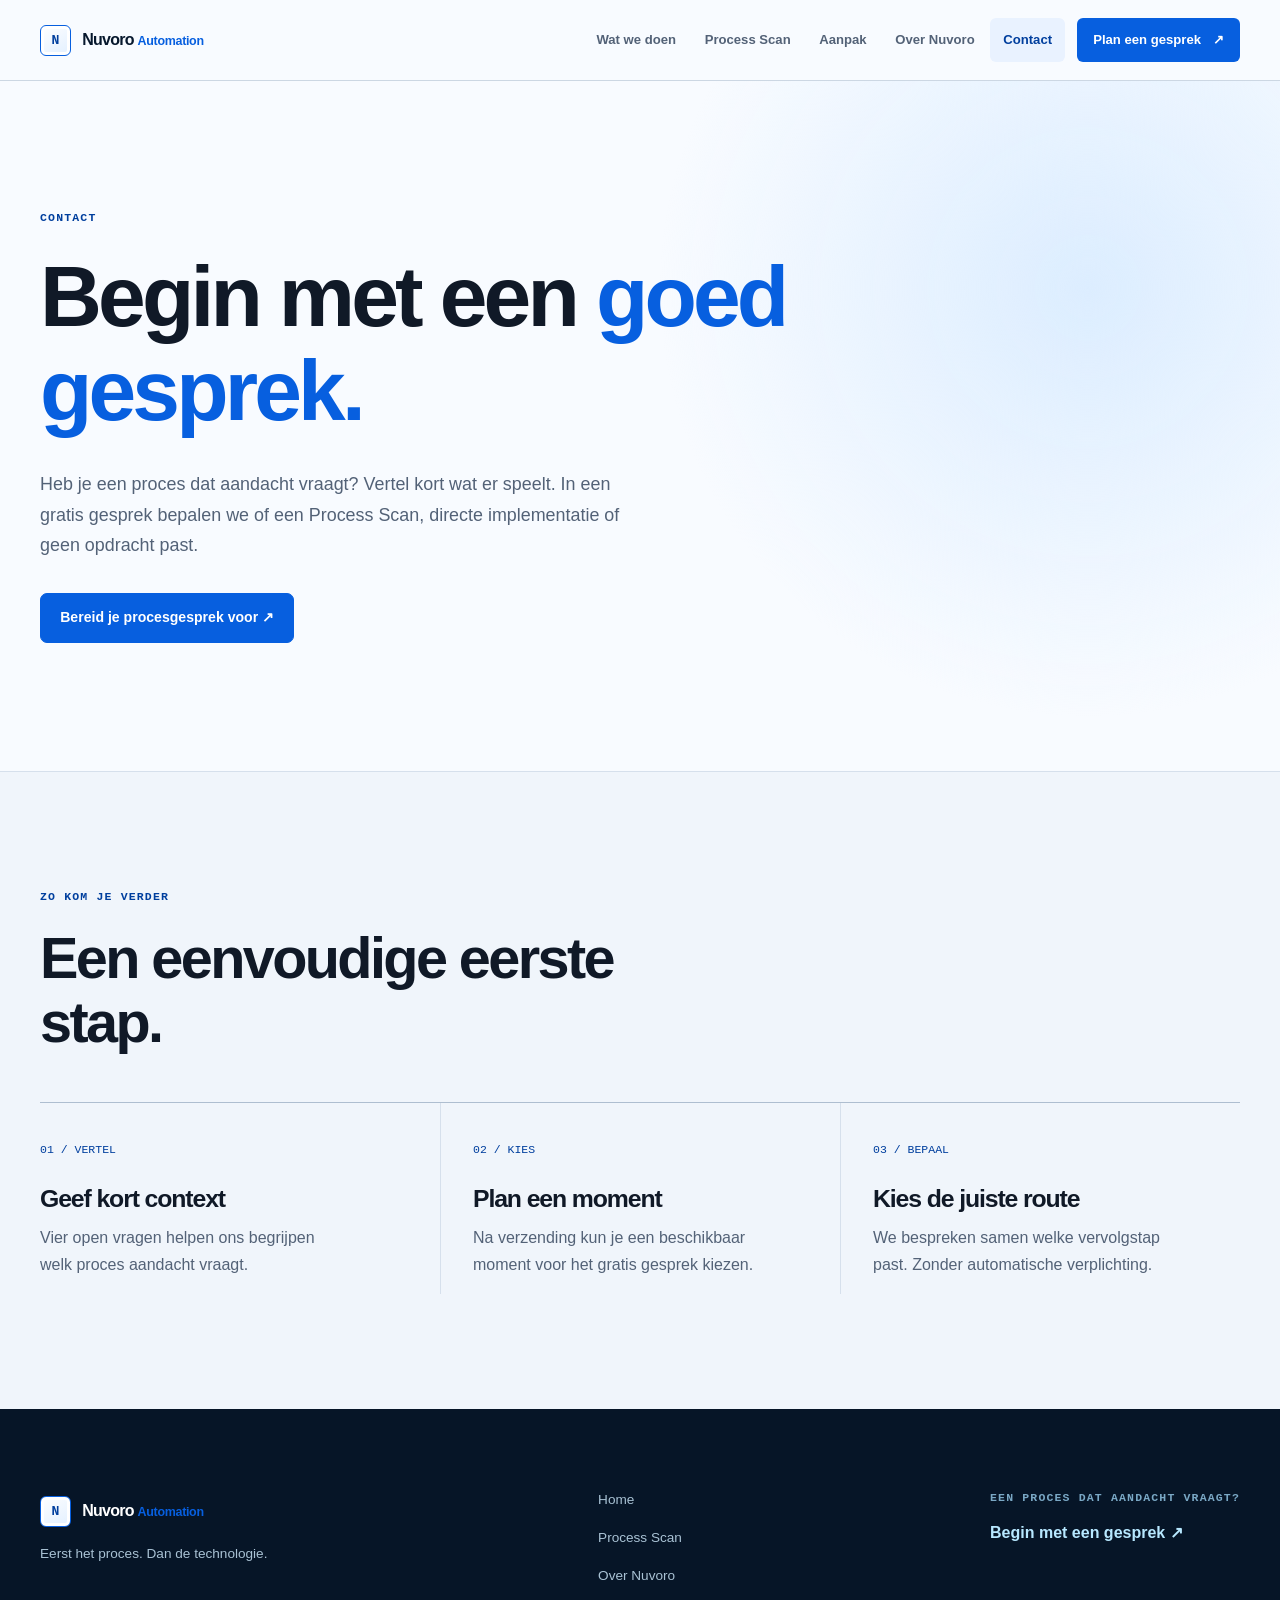
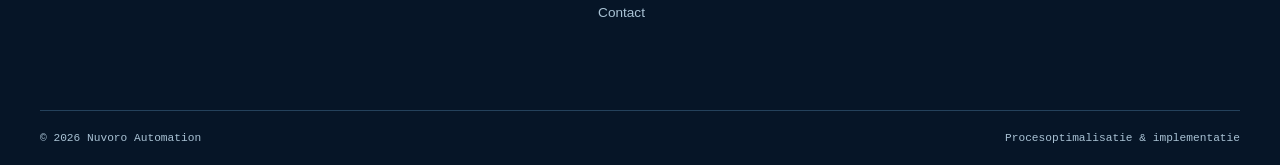
==== commit 38a39298: "Herontwerp Nuvoro als klantgerichte proceswebsite" ====
--- a/contact.html
+++ b/contact.html
@@ -3,24 +3,18 @@
 <head>
   <meta charset="utf-8">
   <meta name="viewport" content="width=device-width, initial-scale=1">
-  <meta name="description" content="Bekijk de Process Scan of neem algemeen contact op met Nuvoro Automation.">
+  <meta name="description" content="Bespreek een procesvraagstuk met Nuvoro. Bereid een gratis procesgesprek voor.">
   <title>Contact | Nuvoro Automation</title>
-  <link rel="stylesheet" href="css/style.css?v=20260925-1">
-  <script src="js/main.js" defer></script>
+  <link rel="stylesheet" href="css/style.css?v=20260925-3">
+  <script src="js/main.js?v=20260925-3" defer></script>
 </head>
 <body>
-  <a class="skip-link" href="#main-content">Direct naar inhoud</a>
-  <header class="site-header"><div class="container nav-wrap"><a class="brand" href="index.html" aria-label="Nuvoro Automation, home"><span class="brand-mark" aria-hidden="true">N</span><span>Nuvoro <b>Automation</b></span></a><button class="menu-toggle" type="button" aria-expanded="false" aria-controls="main-navigation">Menu</button><nav id="main-navigation" aria-label="Hoofdnavigatie"><ul class="nav-links"><li><a href="index.html#diensten">Diensten</a></li><li><a href="index.html#werkwijze">Werkwijze</a></li><li><a href="over-ons.html">Over Nuvoro</a></li><li><a href="contact.html" aria-current="page">Contact</a></li><li><a class="nav-cta" href="process-scan.html">Bekijk de Process Scan <span aria-hidden="true">↗</span></a></li></ul></nav></div></header>
-
-  <main id="main-content">
-    <section class="section-contact"><div class="container contact-layout">
-      <div class="contact-details" data-reveal><p class="eyebrow"><span class="signal" aria-hidden="true"></span> Contact</p><h1>Begin bij het proces.</h1><p class="lead">Heb je een concreet procesvraagstuk? Vertel ons welk proces aandacht vraagt en plan een gratis gesprek. We bepalen eerst wat past bij jouw situatie.</p>
-        <div class="contact-route contact-route-primary"><span class="status-badge status-connected">Voor een procesvraagstuk</span><h2>Bekijk de Process Scan</h2><p>Vier open vragen ter voorbereiding, daarna kies je een afspraakmoment.</p><a class="button" href="process-scan.html">Bekijk de Process Scan <span aria-hidden="true">↗</span></a></div>
-      </div>
-<div class="form-card" aria-labelledby="contact-route-title"><p class="micro-label">Contactroute</p><h2 id="contact-route-title">Plan een gratis procesgesprek</h2><p>Ook als je nog niet weet of een Scan nodig is, kun je je vraag toelichten. In het gesprek bepalen we samen de passende vervolgstap.</p><a class="button" href="process-scan.html#gesprek">Bereid je gesprek voor ↗</a></div>
-    </div></section>
-  </main>
-
-  <footer class="site-footer"><div class="container"><div class="footer-grid"><div><a class="brand" href="index.html"><span class="brand-mark" aria-hidden="true">N</span><span>Nuvoro <b>Automation</b></span></a><p class="footer-tagline">Eerst het proces. Dan de technologie.</p></div><nav class="footer-nav" aria-label="Footer-navigatie"><a href="index.html">Home</a><a href="over-ons.html">Over Nuvoro</a><a href="process-scan.html">Process Scan</a><a href="contact.html">Contact</a></nav></div><p class="copyright">© <span data-current-year>2026</span> Nuvoro Automation</p></div></footer>
-</body>
-</html>
+<a class="skip-link" href="#main-content">Direct naar inhoud</a>
+<header class="site-header"><div class="container nav-wrap">
+  <a class="brand" href="index.html" aria-label="Nuvoro Automation, home"><span class="brand-mark" aria-hidden="true">N</span><span class="brand-name">Nuvoro <small>Automation</small></span></a>
+  <button class="menu-toggle" type="button" aria-expanded="false" aria-controls="main-navigation">Menu <span aria-hidden="true">☰</span></button>
+  <nav id="main-navigation" aria-label="Hoofdnavigatie"><ul class="nav-links"><li><a href="index.html#diensten">Wat we doen</a></li><li><a href="process-scan.html">Process Scan</a></li><li><a href="index.html#werkwijze">Aanpak</a></li><li><a href="over-ons.html">Over Nuvoro</a></li><li><a href="contact.html" aria-current="page">Contact</a></li><li><a class="nav-cta" href="process-scan.html#gesprek">Plan een gesprek <span aria-hidden="true">↗</span></a></li></ul></nav>
+</div></header>
+<main id="main-content"><section class="page-hero page-hero--contact" aria-labelledby="contact-title"><div class="container"><p class="eyebrow">Contact</p><h1 id="contact-title">Begin met een <em>goed gesprek.</em></h1><p class="lead">Heb je een proces dat aandacht vraagt? Vertel kort wat er speelt. In een gratis gesprek bepalen we of een Process Scan, directe implementatie of geen opdracht past.</p><a class="button" href="process-scan.html#gesprek">Bereid je procesgesprek voor ↗</a></div></section><section class="section contact-path" aria-labelledby="contact-path-title"><div class="container"><p class="eyebrow">Zo kom je verder</p><h2 id="contact-path-title">Een eenvoudige eerste stap.</h2><div class="route-line"><div><span>01 / VERTEL</span><h3>Geef kort context</h3><p>Vier open vragen helpen ons begrijpen welk proces aandacht vraagt.</p></div><div><span>02 / KIES</span><h3>Plan een moment</h3><p>Na verzending kun je een beschikbaar moment voor het gratis gesprek kiezen.</p></div><div><span>03 / BEPAAL</span><h3>Kies de juiste route</h3><p>We bespreken samen welke vervolgstap past. Zonder automatische verplichting.</p></div></div></div></section></main>
+<footer class="site-footer"><div class="container footer-grid"><div><a class="brand" href="index.html"><span class="brand-mark" aria-hidden="true">N</span><span class="brand-name">Nuvoro <small>Automation</small></span></a><p>Eerst het proces. Dan de technologie.</p></div><nav aria-label="Footernavigatie"><a href="index.html">Home</a><a href="process-scan.html">Process Scan</a><a href="over-ons.html">Over Nuvoro</a><a href="contact.html">Contact</a></nav><div class="footer-action"><span class="micro-label">Een proces dat aandacht vraagt?</span><a href="process-scan.html#gesprek">Begin met een gesprek ↗</a></div></div><div class="container footer-bottom"><span>© <span data-current-year>2026</span> Nuvoro Automation</span><span>Procesoptimalisatie & implementatie</span></div></footer>
+</body></html>
--- a/css/style.css
+++ b/css/style.css
@@ -1,6 +1,6 @@
 :root {
   --color-background: #f8fbff;
-  --color-surface: #ffffff;
+  --color-surface: #fff;
   --color-section: #f0f5fb;
   --color-text: #101927;
   --color-muted: #536277;
@@ -12,407 +12,336 @@
   --color-accent-bright: #00a6d6;
   --color-accent-soft: #e9f2ff;
   --color-error: #a32035;
-  --color-success: #08775f;
+  --navy: #07182d;
+  --navy-mid: #102b4b;
   --font-sans: Inter, ui-sans-serif, -apple-system, BlinkMacSystemFont, "Segoe UI", sans-serif;
   --font-mono: "SFMono-Regular", Consolas, "Liberation Mono", monospace;
-  --max-width: 1160px;
-  --space-1: .5rem;
-  --space-2: 1rem;
-  --space-3: 1.5rem;
-  --space-4: 2rem;
-  --space-5: 3rem;
-  --space-6: 4.5rem;
-  --space-7: 6.5rem;
-  --radius-small: .625rem;
-  --radius: 1rem;
-  --shadow-soft: 0 24px 70px rgba(30, 65, 105, .09);
-  --shadow-focus: 0 0 0 4px rgba(7, 95, 223, .16);
-  --transition: 240ms cubic-bezier(.22, 1, .36, 1);
-}
-
+  --max-width: 1200px;
+}
 *, *::before, *::after { box-sizing: border-box; }
-[hidden] { display: none; }
-html { scroll-behavior: smooth; }
-body { margin: 0; background: var(--color-background); color: var(--color-text); font: 400 1rem/1.7 var(--font-sans); -webkit-font-smoothing: antialiased; }
+html { scroll-behavior: smooth; scroll-padding-top: 6rem; }
+body { margin: 0; background: var(--color-background); color: var(--color-text); font: 400 1rem/1.65 var(--font-sans); -webkit-font-smoothing: antialiased; }
+button, input, textarea { font: inherit; }
+a { color: inherit; }
+button { cursor: pointer; }
 img, svg { max-width: 100%; }
-button, input, textarea { font: inherit; }
-button, a { -webkit-tap-highlight-color: transparent; }
 h1, h2, h3, p, ol, ul, dl, dd { margin-top: 0; }
-h1, h2, h3 { margin-bottom: 0; color: var(--color-text); font-weight: 650; letter-spacing: -.045em; line-height: 1.06; }
-h1 { font-size: clamp(2.75rem, 6vw, 5rem); }
-h2 { font-size: clamp(2rem, 4vw, 3.35rem); }
-h3 { font-size: 1.25rem; }
-h1 span, h2 span { color: var(--color-accent); }
+h1, h2, h3 { margin-bottom: 0; font-weight: 630; letter-spacing: -.045em; line-height: 1.1; }
+h1 { font-size: clamp(3.25rem, 6.7vw, 6.4rem); }
+h2 { font-size: clamp(2.35rem, 4.5vw, 4.25rem); }
+h3 { font-size: clamp(1.25rem, 2vw, 1.55rem); }
+em { color: var(--color-accent); font-style: normal; }
 .container { width: min(calc(100% - 3rem), var(--max-width)); margin-inline: auto; }
-.section { padding-block: var(--space-7); }
-.section-muted { background: var(--color-section); }
-.section-heading { display: flex; align-items: end; justify-content: space-between; gap: var(--space-5); margin-bottom: var(--space-5); }
-.section-heading .section-intro { max-width: 28rem; }
-.section-intro { max-width: 64ch; color: var(--color-muted); }
-.lead { max-width: 62ch; color: var(--color-muted); font-size: 1.1rem; line-height: 1.75; }
-.eyebrow { display: flex; align-items: center; gap: .625rem; margin-bottom: var(--space-3); color: var(--color-accent-dark); font-size: .8125rem; font-weight: 700; letter-spacing: .09em; text-transform: uppercase; }
-.micro-label, .interface-id, .step-kicker { font-family: var(--font-mono); font-size: .75rem; letter-spacing: .055em; text-transform: uppercase; }
-.signal, .status-dot { width: 7px; height: 7px; flex: 0 0 auto; border-radius: 50%; background: var(--color-accent-bright); box-shadow: 0 0 0 5px rgba(0, 166, 214, .12); }
-.skip-link { position: fixed; left: 1rem; top: 1rem; z-index: 100; padding: .75rem 1rem; border-radius: var(--radius-small); background: var(--color-text); color: #fff; transform: translateY(-150%); }
+.section { padding-block: clamp(5rem, 9vw, 9rem); }
+.eyebrow, .micro-label { font: 650 .72rem/1.5 var(--font-mono); letter-spacing: .1em; text-transform: uppercase; }
+.eyebrow { display: flex; align-items: center; gap: .75rem; margin-bottom: 1.4rem; color: var(--color-accent-dark); }
+.eyebrow--light { color: #8ad6ff; }
+.signal, .deliverable-interface__bar i, .process-lens__foot i, .intake-form__head i { display: inline-block; width: 7px; height: 7px; flex: 0 0 auto; border-radius: 50%; background: var(--color-accent-bright); box-shadow: 0 0 0 5px rgba(0,166,214,.16); }
+.lead { max-width: 61ch; font-size: clamp(1.05rem, 1.4vw, 1.2rem); line-height: 1.7; }
+.small-note { color: var(--color-faint); font-size: .9rem; }
+:focus-visible { outline: 2px solid var(--color-accent-bright); outline-offset: 4px; }
+.skip-link { position: fixed; left: 1rem; top: 1rem; z-index: 100; padding: .75rem 1rem; background: #fff; color: var(--navy); transform: translateY(-160%); }
 .skip-link:focus { transform: none; }
-:focus-visible { outline: 2px solid var(--color-accent); outline-offset: 3px; }
-
-/* Header and actions */
-.site-header { position: sticky; top: 0; z-index: 30; border-bottom: 1px solid rgba(174, 190, 208, .65); background: rgba(248, 251, 255, .92); backdrop-filter: blur(16px); }
-.nav-wrap { min-height: 5rem; display: flex; align-items: center; justify-content: space-between; gap: 1rem; }
-.brand { display: inline-flex; align-items: center; gap: .7rem; min-height: 44px; color: var(--color-text); font-size: 1rem; font-weight: 700; letter-spacing: -.035em; text-decoration: none; white-space: nowrap; }
-.brand b { color: var(--color-accent); font-weight: 550; }
-.brand-mark { display: grid; place-items: center; width: 30px; height: 30px; border: 1px solid var(--color-accent); border-radius: 8px; background: linear-gradient(145deg, var(--color-surface), var(--color-accent-soft)); color: var(--color-accent); font: 700 .8125rem var(--font-mono); box-shadow: inset 0 0 0 3px var(--color-surface); }
-.nav-links { display: flex; align-items: center; gap: .25rem; margin: 0; padding: 0; list-style: none; }
-.nav-links a { display: flex; align-items: center; justify-content: center; min-height: 44px; padding: .625rem .8rem; border-radius: var(--radius-small); color: var(--color-muted); font-size: .875rem; font-weight: 650; text-decoration: none; transition: color var(--transition), background var(--transition), border-color var(--transition); }
-.nav-links a:hover, .nav-links a[aria-current="page"] { background: var(--color-accent-soft); color: var(--color-accent-dark); }
-.nav-links .nav-contact { margin-left: .5rem; border: 1px solid var(--color-border-strong); color: var(--color-accent-dark); }
-.menu-toggle { display: none; min-width: 64px; min-height: 44px; padding: .5rem .75rem; border: 1px solid var(--color-border); border-radius: var(--radius-small); background: var(--color-surface); color: var(--color-text); font-size: .875rem; cursor: pointer; }
+
+/* Navigation */
+.site-header { position: sticky; top: 0; z-index: 30; border-bottom: 1px solid rgba(174,190,208,.6); background: rgba(248,251,255,.97); backdrop-filter: blur(12px); }
+.nav-wrap { display: flex; align-items: center; justify-content: space-between; gap: 1rem; min-height: 5rem; }
+.brand { display: inline-flex; align-items: center; gap: .7rem; flex: 0 0 auto; min-height: 44px; text-decoration: none; }
+.brand-mark { display: grid; place-items: center; width: 31px; height: 31px; border: 1px solid var(--color-accent); border-radius: 6px; background: linear-gradient(145deg,#fff,#e1efff); color: var(--color-accent-dark); font: 700 .82rem var(--font-mono); box-shadow: inset 0 0 0 3px #fff; }
+.brand-name { color: var(--navy); font-size: 1rem; font-weight: 750; letter-spacing: -.045em; white-space: nowrap; }
+.brand-name small { color: var(--color-accent); font-size: .78rem; font-weight: 550; letter-spacing: -.025em; }
+.nav-links { display: flex; align-items: center; gap: .15rem; margin: 0; padding: 0; list-style: none; }
+.nav-links a { display: inline-flex; align-items: center; justify-content: center; gap: .75rem; min-height: 44px; padding: .6rem .82rem; border-radius: 6px; color: var(--color-muted); font-size: .82rem; font-weight: 680; text-decoration: none; transition: color .2s ease, background .2s ease; }
+.nav-links a:hover, .nav-links a[aria-current="page"] { color: var(--color-accent-dark); background: var(--color-accent-soft); }
+.nav-links .nav-cta { margin-left: .6rem; padding-inline: 1rem; background: var(--color-accent); color: #fff; }
+.nav-links .nav-cta:hover { background: var(--color-accent-dark); color: #fff; }
+.menu-toggle { display: none; min-height: 44px; padding: .5rem .75rem; border: 1px solid var(--color-border-strong); border-radius: 6px; background: #fff; color: var(--navy); font-size: .85rem; font-weight: 700; }
+.menu-toggle span { margin-left: .5rem; }
 .button-group { display: flex; flex-wrap: wrap; gap: .75rem; }
-.button { display: inline-flex; align-items: center; justify-content: center; gap: 1rem; min-height: 48px; padding: .75rem 1.05rem; border: 1px solid var(--color-accent); border-radius: var(--radius-small); background: var(--color-accent); color: #fff; font-size: .875rem; font-weight: 700; text-align: center; text-decoration: none; transition: transform var(--transition), background var(--transition), border-color var(--transition), box-shadow var(--transition); cursor: pointer; }
-.button:hover { transform: translateY(-2px); background: var(--color-accent-dark); border-color: var(--color-accent-dark); box-shadow: 0 12px 24px rgba(7, 95, 223, .16); }
-.button-secondary { background: transparent; color: var(--color-accent-dark); border-color: var(--color-border-strong); }
-.button-secondary:hover { background: var(--color-accent-soft); border-color: var(--color-accent); box-shadow: none; }
-.button-light { border-color: #fff; background: #fff; color: var(--color-accent-dark); }
-.button-light:hover { background: var(--color-accent-soft); border-color: var(--color-accent-soft); color: var(--color-accent-dark); }
-.button:disabled { transform: none; background: var(--color-section); border-color: var(--color-border); color: var(--color-faint); box-shadow: none; cursor: not-allowed; }
-
-/* Hero and Living Process */
-.hero, .about-hero { position: relative; isolation: isolate; overflow: hidden; }
-.hero { padding-block: var(--space-6) var(--space-7); }
-.hero-grid { position: absolute; inset: 0; z-index: -1; opacity: .45; background-image: linear-gradient(rgba(94, 127, 166, .08) 1px, transparent 1px), linear-gradient(90deg, rgba(94, 127, 166, .08) 1px, transparent 1px); background-size: 48px 48px; mask-image: linear-gradient(to bottom, #000, transparent 86%); }
-.hero-content { display: grid; grid-template-columns: minmax(0, 1.18fr) minmax(28rem, .82fr); gap: clamp(2rem, 3.5vw, 3rem); align-items: start; }
+.button { display: inline-flex; align-items: center; justify-content: center; gap: 1.1rem; min-height: 50px; padding: .8rem 1.2rem; border: 1px solid var(--color-accent); border-radius: 7px; background: var(--color-accent); color: #fff; font-size: .88rem; font-weight: 720; text-align: center; text-decoration: none; transition: transform .2s ease, background .2s ease, border-color .2s ease; }
+.button:hover { transform: translateY(-2px); background: var(--color-accent-dark); border-color: var(--color-accent-dark); }
+.button--bright { background: #3aa8ff; border-color: #3aa8ff; color: #05172a; }
+.button--bright:hover { background: #8bd2ff; border-color: #8bd2ff; }
+.button--ghost { border-color: #597792; background: transparent; color: #e5f3ff; }
+.button--ghost:hover { background: rgba(255,255,255,.1); border-color: #9fdcff; }
+.button--white { background: #fff; border-color: #fff; color: var(--color-accent-dark); }
+.button--white:hover { background: #eaf5ff; border-color: #eaf5ff; }
+.button:disabled { opacity: .55; transform: none; cursor: wait; }
+.text-link { display: inline-flex; align-items: center; min-height: 44px; color: var(--color-accent-dark); font-size: .9rem; font-weight: 720; text-underline-offset: 5px; }
+
+/* Heroes */
+.hero { position: relative; isolation: isolate; overflow: hidden; background: var(--navy); color: #f5faff; }
+.hero::after { position: absolute; z-index: -1; top: -24rem; right: -18rem; width: 65rem; height: 65rem; border-radius: 50%; background: radial-gradient(circle,rgba(0,166,214,.18),rgba(7,95,223,.08) 38%,transparent 68%); content: ""; }
+.hero-grid { position: absolute; z-index: -1; inset: 0; opacity: .38; background-image: linear-gradient(rgba(130,186,227,.12) 1px, transparent 1px),linear-gradient(90deg,rgba(130,186,227,.12) 1px,transparent 1px); background-size: 58px 58px; mask-image: linear-gradient(90deg,transparent,#000 28%,#000 80%,transparent); }
+.hero h1, .hero h2 { color: #f5faff; }
+.hero h1 em, .product-feature h2 em { color: #72c8ff; }
+.hero .lead { color: #bad0e2; }
+.hero--home { min-height: min(750px, calc(100svh - 5rem)); }
+.hero-layout { display: grid; grid-template-columns: minmax(0,1.1fr) minmax(25rem,.9fr); gap: clamp(2rem,5vw,5rem); align-items: center; min-height: inherit; padding-block: 5.5rem 3rem; }
 .hero-copy { min-width: 0; }
-.hero h1 { font-size: clamp(3rem, 3.7vw, 3.75rem); line-height: 1.08; }
-.hero-line { display: block; white-space: nowrap; }
-.hero h1 .hero-line-primary { color: var(--color-text); }
-.hero h1 .hero-line-accent { color: var(--color-accent); }
-.hero-copy .lead { margin-block: var(--space-3) var(--space-4); }
-.hero-principle { display: grid; gap: .25rem; margin-top: var(--space-4); padding-left: 1rem; border-left: 2px solid var(--color-accent-bright); color: var(--color-muted); font-size: .875rem; }
-.hero-principle span { color: var(--color-accent-dark); font: .75rem var(--font-mono); letter-spacing: .05em; }
-.living-process { min-width: 0; margin-top: clamp(2.5rem, 3vw, 3.25rem); padding: .75rem; border: 1px solid var(--color-border-strong); border-radius: var(--radius); background: rgba(255, 255, 255, .92); box-shadow: var(--shadow-soft); }
-.interface-bar { display: flex; align-items: center; justify-content: space-between; gap: 1rem; min-height: 42px; padding: .5rem .75rem; border-bottom: 1px solid var(--color-border); color: var(--color-muted); font: 650 .75rem var(--font-mono); letter-spacing: .04em; text-transform: uppercase; }
-.interface-bar > div { display: flex; align-items: center; gap: .625rem; }
-.interface-id { color: var(--color-faint); }
-.process-context { padding: .75rem .75rem 0; }
-.process-context p { margin-bottom: .25rem; color: var(--color-text); font-size: .875rem; line-height: 1.5; }
-.process-context span { display: block; color: var(--color-muted); font-size: .75rem; line-height: 1.5; }
-.process-toggle { display: grid; grid-template-columns: 1fr 1fr; gap: .35rem; margin: .75rem; padding: .25rem; border: 1px solid var(--color-border); border-radius: .75rem; background: var(--color-section); }
-.process-toggle button { min-height: 42px; border: 0; border-radius: .5rem; background: transparent; color: var(--color-muted); font-size: .875rem; font-weight: 700; cursor: pointer; }
-.process-toggle button[aria-pressed="true"] { background: var(--color-surface); color: var(--color-accent-dark); box-shadow: 0 3px 14px rgba(30, 65, 105, .08); }
-.process-state { padding: 0 .75rem .75rem; animation: panel-in var(--transition); }
-.process-state[hidden] { display: none; }
-.state-header { display: flex; align-items: center; justify-content: space-between; gap: 1rem; margin-bottom: .75rem; color: var(--color-faint); font: .7rem var(--font-mono); letter-spacing: .04em; }
-.status-badge { display: inline-flex; align-items: center; min-height: 26px; padding: .25rem .55rem; border: 1px solid var(--color-border-strong); border-radius: 999px; background: var(--color-surface); color: var(--color-muted); font: 650 .6875rem var(--font-mono); letter-spacing: .04em; text-transform: uppercase; }
-.status-manual { border-color: #e7b2b9; background: #fff3f4; color: #8d2637; }
-.status-connected { border-color: #8ec9bd; background: #ecfaf7; color: #086a56; }
-.status-pending { border-color: #d4c388; background: #fff9e8; color: #715b0a; }
-.hero-flow { margin: 0; padding: 0; list-style: none; }
-.hero-flow li { position: relative; display: grid; grid-template-columns: 34px minmax(0, 1fr); align-items: center; gap: .75rem; min-height: 52px; padding: .5rem .65rem; border: 1px solid var(--color-border); border-radius: .65rem; background: var(--color-surface); }
-.hero-flow li + li { margin-top: .5rem; }
-.hero-flow li:not(:last-child)::after { position: absolute; left: 26px; top: calc(100% + 1px); width: 1px; height: .5rem; background: linear-gradient(var(--color-accent-bright), var(--color-accent)); content: ""; }
-.flow-icon { display: grid; place-items: center; width: 32px; height: 32px; border: 1px solid var(--color-border); border-radius: .5rem; background: var(--color-background); color: var(--color-accent-dark); font: 700 .9rem var(--font-mono); }
-.hero-flow small { display: block; color: var(--color-faint); font: .625rem var(--font-mono); letter-spacing: .055em; }
-.hero-flow strong { display: block; color: var(--color-text); font-size: .8375rem; font-weight: 680; line-height: 1.3; }
-.process-state[data-state-panel="improved"] li { border-color: #bfd5ef; background: linear-gradient(90deg, #fff, #f3f8ff); }
-.process-state[data-state-panel="improved"] li[data-node="human"] { border-color: #75c6b7; background: #f0fbf8; }
-.process-positioning { margin: .25rem .75rem .5rem; padding-top: .75rem; border-top: 1px solid var(--color-border); color: var(--color-muted); font-size: .75rem; line-height: 1.5; }
-.process-positioning p { margin-bottom: .35rem; }
-.process-positioning strong { color: var(--color-accent-dark); font-weight: 650; }
-
-/* Homepage */
-.process-steps { display: grid; grid-template-columns: repeat(4, minmax(0, 1fr)); margin: 0; padding: 0; list-style: none; }
-.approach-note { max-width: 70ch; margin: -1.5rem 0 var(--space-5); padding-left: 1rem; border-left: 2px solid var(--color-accent-bright); color: var(--color-muted); }
-.step { position: relative; min-width: 0; padding-right: var(--space-3); }
-.step:not(:last-child)::after { position: absolute; top: 22px; left: 44px; right: 0; height: 1px; background: linear-gradient(90deg, var(--color-accent), var(--color-border)); content: ""; }
-.step-number { position: relative; z-index: 1; display: grid; place-items: center; width: 44px; height: 44px; margin-bottom: var(--space-3); border: 1px solid var(--color-accent); border-radius: 50%; background: var(--color-section); color: var(--color-accent-dark); font: .8125rem var(--font-mono); }
-.step h3 { margin-bottom: .75rem; }
-.step p { font-size: .9375rem; }
-.scan-cta { padding-top: 0; }
-.scan-cta-inner { display: flex; align-items: center; justify-content: space-between; gap: var(--space-5); padding: var(--space-5); border-radius: var(--radius); background: linear-gradient(120deg, #073f9c, #075fdf 58%, #008cc2); color: #fff; box-shadow: 0 28px 70px rgba(0, 63, 158, .22); }
-.scan-cta-inner > div { max-width: 43rem; }
-.scan-cta .eyebrow, .scan-cta h2, .scan-cta p { color: #fff; }
-.scan-cta h2 { margin-bottom: var(--space-2); }
-.scan-cta p { margin-bottom: 0; opacity: .88; }
-
-/* About and contact */
-.page-intro { padding-block: var(--space-7); }
-.page-intro .lead { margin-top: var(--space-3); max-width: 45rem; }
-.section-about { padding-top: var(--space-5); }
-.about-grid { display: grid; grid-template-columns: minmax(0, 1.15fr) minmax(20rem, .85fr); gap: var(--space-7); align-items: start; }
-.prose-block + .prose-block { margin-top: var(--space-5); padding-top: var(--space-5); border-top: 1px solid var(--color-border); }
-.prose .micro-label { margin-bottom: var(--space-2); color: var(--color-accent-dark); }
-.prose h2 { font-size: clamp(1.6rem, 3vw, 2.35rem); }
-.prose p:not(.micro-label) { margin-top: var(--space-2); color: var(--color-muted); }
-.belief-panel { position: sticky; top: 7rem; padding: .75rem; border: 1px solid var(--color-border-strong); border-radius: var(--radius); background: var(--color-surface); box-shadow: var(--shadow-soft); }
-.belief-panel ol { margin: 0; padding: .5rem .75rem; list-style: none; }
-.belief-panel li { display: grid; grid-template-columns: 2rem 1fr; gap: .75rem; padding-block: 1.15rem; border-bottom: 1px solid var(--color-border); }
-.belief-panel li:last-child { border-bottom: 0; }
-.belief-panel li > span { color: var(--color-accent); font: .75rem var(--font-mono); }
-.belief-panel strong { display: block; font-size: .9375rem; }
-.belief-panel p { margin: .3rem 0 0; color: var(--color-muted); font-size: .875rem; }
-.section-contact { padding-block: var(--space-7); }
-.contact-layout { display: grid; grid-template-columns: minmax(0, .9fr) minmax(0, 1.1fr); align-items: start; gap: var(--space-6); }
-.contact-details h1 { font-size: clamp(2.75rem, 5vw, 4rem); }
-.contact-details .lead { margin-block: var(--space-3) var(--space-5); }
-.contact-route { padding: var(--space-4); border: 1px solid var(--color-border-strong); border-radius: var(--radius); background: linear-gradient(145deg, var(--color-surface), var(--color-accent-soft)); }
-.contact-route h2 { margin-block: var(--space-2); font-size: 1.6rem; }
-.contact-route p { color: var(--color-muted); }
-.form-card { min-width: 0; padding: var(--space-4); border: 1px solid var(--color-border-strong); border-radius: var(--radius); background: var(--color-surface); box-shadow: var(--shadow-soft); }
-.form-card .micro-label { margin-bottom: .5rem; color: var(--color-accent-dark); }
-.form-card h2 { font-size: 1.65rem; }
-.form-intro { margin-block: .75rem var(--space-3); font-size: .875rem; color: var(--color-muted); }
+.hero-copy h1 { max-width: 11ch; }
+.hero-copy .lead { max-width: 52ch; margin: 2rem 0 2.2rem; }
+.hero-footer { display: flex; flex-wrap: wrap; gap: .9rem 1.8rem; margin-top: 4.5rem; color: #7d9fb8; font: .68rem var(--font-mono); letter-spacing: .08em; }
+.hero-orbit { position: relative; display: grid; place-items: center; aspect-ratio: 1; max-width: 480px; width: 100%; justify-self: center; }
+.hero-orbit::before, .hero-orbit::after, .hero-orbit__ring { position: absolute; inset: 8%; border: 1px solid rgba(117,186,235,.22); border-radius: 50%; content: ""; }
+.hero-orbit::after { inset: 22%; border-color: rgba(117,186,235,.28); }
+.hero-orbit__ring { inset: 0; border-style: dashed; border-color: rgba(117,186,235,.15); }
+.hero-orbit__core { position: relative; z-index: 1; display: grid; place-content: center; width: 36%; aspect-ratio: 1; border: 1px solid #67c5ff; border-radius: 50%; background: radial-gradient(circle at 35% 30%,#174e81,#0a2542 68%); box-shadow: 0 0 0 18px rgba(0,166,214,.055),0 0 80px rgba(0,166,214,.16); text-align: center; }
+.hero-orbit__core span { color: #9adfff; font: .68rem var(--font-mono); letter-spacing: .13em; }
+.hero-orbit__core strong { color: #fff; font-size: clamp(1.2rem,2.5vw,2rem); letter-spacing: -.04em; }
+.hero-orbit__point { position: absolute; z-index: 2; padding: .4rem .6rem; border: 1px solid #3c7097; background: #0d2d4c; color: #b9e3ff; font: .62rem var(--font-mono); letter-spacing: .06em; }
+.hero-orbit__point--one { top: 15%; left: 11%; }.hero-orbit__point--two { right: -1%; top: 38%; }.hero-orbit__point--three { bottom: 14%; left: 12%; }
+.hero-orbit__coordinate { position: absolute; right: 2%; bottom: 2%; color: #6c91ae; font: .65rem var(--font-mono); }
+.intro-line { border-bottom: 1px solid var(--color-border); background: #fff; }
+.intro-line .container { display: grid; grid-template-columns: 12rem 1fr auto; align-items: center; gap: 2rem; min-height: 8rem; }
+.intro-line .micro-label { color: var(--color-accent-dark); }
+.intro-line p { margin: 0; font-size: clamp(1.1rem,1.8vw,1.5rem); letter-spacing: -.025em; }
+.intro-line strong { color: var(--color-accent-dark); font-weight: 650; }
+.intro-line a { font-size: .85rem; font-weight: 700; text-decoration: none; }
+.section-heading { display: flex; justify-content: space-between; align-items: end; gap: 3rem; margin-bottom: 3rem; }
+.section-heading h2 { max-width: 16ch; }
+.section-heading > p { max-width: 36ch; margin-bottom: .2rem; color: var(--color-muted); }
+
+/* Interactive process lens */
+.lens-section { background: #f4f8fc; }
+.process-lens { overflow: hidden; border: 1px solid #204362; background: #0b2037; color: #f5faff; box-shadow: 0 30px 65px rgba(7,24,45,.16); }
+.process-lens__rail { display: flex; gap: 0; border-bottom: 1px solid #31506b; }
+.process-lens__rail button { position: relative; flex: 1; min-height: 60px; padding: .8rem 1rem; border: 0; border-right: 1px solid #31506b; background: #112b46; color: #a8c0d5; font-size: .88rem; font-weight: 650; text-align: left; }
+.process-lens__rail button:last-child { border-right: 0; }
+.process-lens__rail button span { margin-right: .8rem; color: #7395b1; font: .7rem var(--font-mono); }
+.process-lens__rail button[aria-selected="true"] { background: #0b2037; color: #fff; }
+.process-lens__rail button[aria-selected="true"]::after { position: absolute; bottom: -1px; left: 0; right: 0; height: 3px; background: #45bfff; content: ""; }
+.process-lens__stage { display: grid; grid-template-columns: minmax(0,1.2fr) minmax(20rem,.8fr); min-height: 410px; }
+.process-lens__visual { position: relative; display: flex; align-items: center; justify-content: space-between; gap: .7rem; min-width: 0; padding: 5rem 2.25rem; border-right: 1px solid #31506b; background: radial-gradient(circle at 50% 50%,rgba(12,87,138,.25),transparent 62%),linear-gradient(rgba(112,178,224,.07) 1px,transparent 1px),linear-gradient(90deg,rgba(112,178,224,.07) 1px,transparent 1px); background-size: auto,42px 42px,42px 42px; }
+.process-lens__line { position: absolute; left: 3rem; right: 3rem; top: 50%; height: 1px; background: linear-gradient(90deg,#3373a9,#70d5ff,#3373a9); }
+.process-lens__node { position: relative; z-index: 1; display: grid; place-items: center; width: 20%; min-height: 70px; padding: .6rem .2rem; border: 1px solid #416e91; background: #102d4b; color: #d6eafa; font: .65rem var(--font-mono); text-align: center; overflow-wrap: anywhere; }
+.process-lens__pulse { position: absolute; z-index: 2; top: calc(50% - 7px); left: 29%; width: 14px; height: 14px; border: 2px solid #fff; border-radius: 50%; background: #34baff; box-shadow: 0 0 0 8px rgba(52,186,255,.18),0 0 25px #34baff; transition: left .35s ease; }
+.process-lens[data-active="wachten"] .process-lens__pulse { left: 51%; }
+.process-lens[data-active="dubbel"] .process-lens__pulse { left: 72%; }
+.process-lens__caption { position: absolute; left: 2.25rem; bottom: 1.4rem; color: #7fabc9; font: .65rem var(--font-mono); letter-spacing: .07em; }
+.process-lens__content { display: grid; align-items: center; min-width: 0; padding: clamp(1.5rem,3vw,3rem); }
+.lens-panel .micro-label { color: #74cef9; }
+.lens-panel h3 { max-width: 15ch; margin: 1rem 0; color: #fff; font-size: clamp(1.75rem,2.5vw,2.5rem); }
+.lens-panel > p { color: #bfd2df; }
+.lens-panel dl { margin: 1.5rem 0 0; border-top: 1px solid #31506b; }
+.lens-panel dl div { padding: .8rem 0; border-bottom: 1px solid #31506b; }
+.lens-panel dt { color: #78cfff; font: .7rem var(--font-mono); }
+.lens-panel dd { margin: .3rem 0 0; color: #d3e3ef; font-size: .86rem; }
+.process-lens__foot { display: flex; justify-content: space-between; align-items: center; gap: 1rem; min-height: 58px; padding: .8rem 1.5rem; border-top: 1px solid #31506b; color: #a8c0d5; font-size: .75rem; }
+.process-lens__foot span { display: inline-flex; align-items: center; gap: .8rem; }
+.process-lens__foot a { color: #8ad6ff; font-weight: 700; text-decoration: none; }
+
+/* Editorial sections */
+.statement-section { background: #fff; }
+.statement-layout, .value-layout, .scope-layout { display: grid; grid-template-columns: minmax(0,1fr) minmax(0,1fr); gap: clamp(3rem,8vw,9rem); }
+.statement-layout h2 { max-width: 12ch; }
+.statement-content { padding-top: 2.8rem; }
+.statement-content > p:first-child { margin-bottom: 2rem; font-size: clamp(1.15rem,1.8vw,1.5rem); line-height: 1.55; letter-spacing: -.02em; }
+.statement-content p { color: var(--color-muted); }
+.capability-line { display: flex; flex-wrap: wrap; gap: .6rem; padding: 1.5rem 0; border-top: 1px solid var(--color-border-strong); border-bottom: 1px solid var(--color-border-strong); }
+.capability-line span { padding: .4rem .65rem; border: 1px solid var(--color-border); color: var(--color-accent-dark); font: .7rem var(--font-mono); }
+.statement-content .small-note { margin-top: 1.6rem; }
+.product-feature { background: var(--navy); color: #d1e2ef; }
+.product-feature__layout { display: grid; grid-template-columns: minmax(0,.9fr) minmax(0,1.1fr); gap: clamp(3rem,7vw,7rem); align-items: center; }
+.product-feature h2 { color: #fff; }
+.product-feature p:not(.eyebrow) { max-width: 50ch; margin: 2rem 0; color: #b6ccdc; font-size: 1.05rem; }
+.product-feature__price { display: flex; align-items: baseline; gap: .7rem; margin: 2.5rem 0 1.6rem; }
+.product-feature__price strong { color: #fff; font-size: clamp(2.5rem,4.5vw,4rem); letter-spacing: -.055em; line-height: 1; }
+.product-feature__price span { font-size: .8rem; }
+.deliverable-interface { border: 1px solid #426681; background: #112c48; box-shadow: 0 35px 80px rgba(0,0,0,.18); }
+.deliverable-interface__bar, .deliverable-interface__end { display: flex; justify-content: space-between; align-items: center; gap: 1rem; padding: 1rem 1.4rem; color: #a9c8dc; font: .68rem var(--font-mono); letter-spacing: .05em; }
+.deliverable-interface__bar { border-bottom: 1px solid #426681; }
+.deliverable-interface__bar span:first-child { display: inline-flex; align-items: center; gap: .7rem; }
+.deliverable-interface ol { margin: 0; padding: .5rem 1.4rem; list-style: none; }
+.deliverable-interface li { display: grid; grid-template-columns: 2rem 1fr; gap: 1rem; padding: 1.25rem 0; border-bottom: 1px solid #365875; }
+.deliverable-interface li:last-child { border: 0; }
+.deliverable-interface li > span { color: #6bbff0; font: .75rem var(--font-mono); }
+.deliverable-interface strong, .deliverable-interface small { display: block; }
+.deliverable-interface strong { color: #fff; font-size: 1rem; }
+.deliverable-interface small { margin-top: .3rem; color: #aac5d8; font-size: .78rem; line-height: 1.45; }
+.deliverable-interface__end { border-top: 1px solid #426681; color: #85d7ff; }
+.route-section { background: #f0f5fb; }
+.route-line { display: grid; grid-template-columns: repeat(3,minmax(0,1fr)); border-top: 1px solid var(--color-border-strong); }
+.route-line > div { padding: 2rem 2rem 0 0; }
+.route-line > div + div { padding-left: 2rem; border-left: 1px solid var(--color-border); }
+.route-line span { color: var(--color-accent-dark); font: .72rem var(--font-mono); }
+.route-line h3 { margin: 1.5rem 0 .8rem; }
+.route-line p { max-width: 34ch; color: var(--color-muted); }
+.closing-cta { padding-block: 0; background: #f0f5fb; }
+.closing-cta__inner { display: flex; align-items: center; justify-content: space-between; gap: 3rem; padding: clamp(2rem,5vw,4rem); background: linear-gradient(115deg,#07429b,#075fdf 65%,#008cc2); color: #fff; }
+.closing-cta h2 { max-width: 18ch; color: #fff; }
+.closing-cta p:not(.eyebrow) { margin: 1rem 0 0; color: #d3edff; }
+
+/* Product page */
+.hero--product { padding-block: clamp(5rem,8vw,8rem); }
+.product-hero { display: grid; grid-template-columns: minmax(0,1.15fr) minmax(19rem,.55fr); gap: clamp(3rem,8vw,8rem); align-items: center; }
+.product-hero h1 { max-width: 13ch; font-size: clamp(3rem,5.7vw,5.5rem); }
+.product-hero .lead { margin: 2rem 0 2.5rem; }
+.product-hero__aside { padding: clamp(1.5rem,3vw,2.5rem); border: 1px solid #426681; background: rgba(16,47,76,.85); }
+.product-hero__aside > .micro-label { display: block; color: #81cefa; }
+.product-hero__aside > strong { display: block; margin-top: 1.5rem; color: #fff; font-size: clamp(3rem,5vw,4.5rem); line-height: 1; letter-spacing: -.055em; }
+.product-hero__aside > span:not(.micro-label) { color: #c5d9e8; font-size: .85rem; }
+.product-hero__aside div { padding: 1rem 0; border-top: 1px solid #426681; color: #d1e5f3; font-size: .9rem; }
+.product-hero__aside div:first-of-type { margin-top: 2rem; }
+.product-hero__aside b { margin-right: .8rem; color: #78d6ff; font: .8rem var(--font-mono); }
+.product-hero__aside small { display: block; margin-top: 1.2rem; color: #9ebbd1; line-height: 1.5; }
+.value-section { background: #fff; }
+.value-layout h2 { max-width: 13ch; }
+.value-layout h2 span { color: var(--color-accent); }
+.value-layout > div:last-child { padding-top: 3rem; }
+.value-layout p { color: var(--color-muted); font-size: 1.2rem; line-height: 1.65; }
+.scan-outcome { background: #0f2b49; color: #e4f2fc; }
+.scan-outcome h2 { max-width: 18ch; color: #fff; }
+.outcome-strip { display: grid; grid-template-columns: repeat(3,1fr); gap: 2rem; margin-top: 4rem; border-top: 1px solid #426681; }
+.outcome-strip > div { padding-top: 1.7rem; }
+.outcome-strip span { color: #7fcdfa; font: .72rem var(--font-mono); }
+.outcome-strip p { max-width: 27ch; margin: 1rem 0 0; font-size: clamp(1.1rem,1.7vw,1.45rem); letter-spacing: -.02em; line-height: 1.45; }
+.outputs-section { background: #f4f8fc; }
+.outputs-layout { display: grid; grid-template-columns: minmax(0,.75fr) minmax(0,1.25fr); gap: clamp(3rem,7vw,7rem); align-items: start; }
+.outputs-copy { position: sticky; top: 8rem; }
+.outputs-copy h2 { max-width: 13ch; }
+.outputs-copy p:not(.eyebrow) { max-width: 47ch; margin: 2rem 0 0; color: var(--color-muted); }
+.output-collection { border: 1px solid var(--color-border-strong); background: #fff; box-shadow: 0 25px 60px rgba(30,65,105,.08); }
+.output-collection__header { display: flex; justify-content: space-between; gap: 1rem; padding: 1.1rem 1.5rem; border-bottom: 1px solid var(--color-border); color: var(--color-accent-dark); font: .7rem var(--font-mono); }
+.output-collection ol { margin: 0; padding: 0 1.5rem; list-style: none; }
+.output-collection li { display: grid; grid-template-columns: 2rem 1fr; gap: 1.4rem; padding: 1.7rem 0; border-bottom: 1px solid var(--color-border); }
+.output-collection li:last-child { border: 0; }
+.output-collection li > span { color: var(--color-accent); font: .8rem var(--font-mono); }
+.output-collection h3 { font-size: 1.25rem; }
+.output-collection p { max-width: 45ch; margin: .5rem 0 0; color: var(--color-muted); font-size: .9rem; }
+.fit-section { background: #fff; }
+.fit-split { display: grid; grid-template-columns: 1fr 1fr; border-top: 1px solid var(--color-border-strong); }
+.fit-split > div { padding: 2.5rem 3rem 0 0; }
+.fit-split > div + div { padding-left: 3rem; border-left: 1px solid var(--color-border); }
+.fit-split__mark { display: grid; place-items: center; width: 3.3rem; height: 3.3rem; border: 1px solid var(--color-accent); border-radius: 50%; color: var(--color-accent); font: 1.4rem var(--font-mono); }
+.fit-split h3 { margin: 1.5rem 0 .8rem; }
+.fit-split p { max-width: 46ch; color: var(--color-muted); }
+.path-section { background: #f0f5fb; }
+.path-layout { display: grid; grid-template-columns: minmax(0,.8fr) minmax(0,1.2fr); gap: clamp(3rem,8vw,8rem); }
+.path-layout > div p:not(.eyebrow) { max-width: 36ch; margin-top: 1.5rem; color: var(--color-muted); }
+.path-layout ol { margin: 0; padding: 0; list-style: none; border-top: 1px solid var(--color-border-strong); }
+.path-layout li { display: grid; grid-template-columns: 2.5rem 1fr; gap: 1.4rem; padding: 1.5rem 0; border-bottom: 1px solid var(--color-border); }
+.path-layout li > span { color: var(--color-accent); font: .85rem var(--font-mono); }
+.path-layout p { max-width: 60ch; margin: .5rem 0 0; color: var(--color-muted); }
+.scope-section { background: var(--navy); color: #c9dce9; }
+.scope-section h2 { max-width: 12ch; color: #fff; }
+.scope-layout p { max-width: 58ch; }
+.scope-layout p + p { margin-top: 1.4rem; }
+
+/* Intake and secondary pages */
+.intake-section { background: #f8fbff; }
+.intake-layout { display: grid; grid-template-columns: minmax(16rem,.65fr) minmax(0,1fr); gap: clamp(3rem,7vw,7rem); align-items: start; }
+.intake-layout > div { position: sticky; top: 8rem; }
+.intake-layout > div p:not(.eyebrow) { max-width: 40ch; margin-top: 1.5rem; color: var(--color-muted); }
+.intake-layout .privacy-note { padding-left: 1rem; border-left: 2px solid var(--color-accent-bright); font-size: .85rem; }
+.intake-form { min-width: 0; border: 1px solid var(--color-border-strong); background: #fff; box-shadow: 0 25px 60px rgba(30,65,105,.08); }
+.intake-form__head { display: flex; justify-content: space-between; gap: 1rem; padding: 1.15rem 1.5rem; border-bottom: 1px solid var(--color-border); color: var(--color-accent-dark); font: .7rem var(--font-mono); }
+.intake-form__head span:first-child { display: inline-flex; align-items: center; gap: .7rem; }
+.intake-form__body { padding: clamp(1.5rem,3.5vw,3rem); }
+.field-hint { margin-bottom: 2rem; color: var(--color-muted); font-size: .8rem; }
 .form-row { display: grid; grid-template-columns: 1fr 1fr; gap: 1rem; }
-.form-field { min-width: 0; margin-bottom: var(--space-3); }
-label, legend { color: var(--color-text); font-size: .875rem; font-weight: 680; }
-label { display: block; margin-bottom: .5rem; }
-.optional { color: var(--color-muted); font-weight: 450; }
-input, textarea { width: 100%; border: 1px solid var(--color-border-strong); border-radius: var(--radius-small); background: var(--color-surface); color: var(--color-text); transition: border-color var(--transition), box-shadow var(--transition), background var(--transition); }
-input { min-height: 50px; padding: .65rem .8rem; }
-textarea { min-height: 9rem; padding: .8rem; resize: vertical; }
-input:focus, textarea:focus { outline: 0; border-color: var(--color-accent); box-shadow: var(--shadow-focus); }
+.form-field { min-width: 0; margin-bottom: 1.4rem; }
+label { display: block; margin-bottom: .5rem; font-size: .84rem; font-weight: 700; }
+.optional { color: var(--color-muted); font-weight: 400; }
+input, textarea { display: block; width: 100%; min-height: 48px; padding: .7rem .8rem; border: 1px solid var(--color-border-strong); border-radius: 5px; background: #fff; color: var(--color-text); }
+textarea { min-height: 6.25rem; resize: vertical; }
+input:focus, textarea:focus { outline: 2px solid var(--color-accent); outline-offset: 1px; border-color: var(--color-accent); }
 [aria-invalid="true"] { border-color: var(--color-error); }
-.field-hint { margin: .45rem 0 0; color: var(--color-muted); font-size: .8125rem; }
-.field-error { margin: .45rem 0 0; color: var(--color-error); font-size: .875rem; }
-.form-status { margin-bottom: var(--space-3); padding: 1rem; border-left: 2px solid var(--color-accent); background: var(--color-accent-soft); color: var(--color-accent-dark); font-size: .875rem; }
-.form-card > .button { width: 100%; }
-
-/* Process Scan */
-.scan-page { padding-bottom: var(--space-7); }
-.scan-intro { padding-block: var(--space-6) var(--space-5); }
-.scan-intro .lead { margin-top: var(--space-3); }
-.privacy-note { color: var(--color-muted); font-size: .875rem; line-height: 1.55; }
-.scan-panel { min-width: 0; border: 1px solid var(--color-border-strong); border-radius: var(--radius); background: var(--color-surface); box-shadow: var(--shadow-soft); }
-.booking-panel { padding: var(--space-3); border-left: 2px solid #b79d3e; background: #fff9e8; }
-.booking-panel p { margin: 0; color: #5f531f; font-size: .875rem; }
+.field-error { margin: .4rem 0 0; color: var(--color-error); font-size: .82rem; }
+.booking-panel { margin-top: .6rem; padding: .85rem 1rem; border-left: 2px solid var(--color-accent); background: var(--color-accent-soft); color: var(--color-accent-dark); font-size: .82rem; }
+.booking-panel p { margin: 0; }
+.intake-form .button { width: 100%; margin-top: 1rem; }
+#cal-booking { min-height: 36rem; margin-top: 1.5rem; border: 1px solid var(--color-border); background: #fff; }
+.page-hero { padding-block: clamp(5rem,10vw,10rem); border-bottom: 1px solid var(--color-border); background: radial-gradient(circle at 85% 30%,#dcedff,transparent 36%),#f8fbff; }
+.page-hero h1 { max-width: 16ch; }
+.page-hero .lead { margin: 2rem 0 0; color: var(--color-muted); }
+.page-hero--contact .button { margin-top: 2rem; }
+.principles-section, .contact-path { background: #f0f5fb; }
+.principles-section h2, .contact-path h2 { max-width: 18ch; margin-bottom: 3rem; }
 
 /* Footer */
-.site-footer { padding-block: var(--space-4); border-top: 1px solid var(--color-border); background: var(--color-surface); }
-.footer-grid { display: flex; align-items: start; justify-content: space-between; gap: var(--space-3); padding-bottom: var(--space-4); }
-.footer-tagline { margin: .25rem 0 0; color: var(--color-muted); font-size: .875rem; }
-.footer-nav { display: flex; flex-wrap: wrap; gap: .5rem 1.5rem; }
-.footer-nav a { display: inline-flex; align-items: center; min-height: 44px; color: var(--color-muted); font-size: .875rem; text-decoration: none; }
-.footer-nav a:hover { color: var(--color-accent-dark); text-decoration: underline; text-underline-offset: 4px; }
-.copyright { margin-bottom: 0; padding-top: var(--space-3); border-top: 1px solid var(--color-border); color: var(--color-muted); font-size: .8125rem; }
-
-
-@media (max-width: 1024px) {
-  .hero-content { grid-template-columns: 1fr; gap: var(--space-5); }
-  .hero h1 { font-size: clamp(2.85rem, 5.8vw, 3.75rem); }
-  .living-process { max-width: 42rem; margin-top: 0; }
-  .section-heading .section-intro { max-width: 23rem; }
-  .about-grid { gap: var(--space-5); }
+.site-footer { padding-top: 5rem; background: #061527; color: #a9c2d4; }
+.site-footer .brand-name { color: #fff; }
+.footer-grid { display: grid; grid-template-columns: 1fr auto 1fr; gap: 3rem; align-items: start; padding-bottom: 5rem; }
+.footer-grid p { margin: .6rem 0 0; font-size: .85rem; }
+.footer-grid nav { display: grid; gap: .6rem; }
+.footer-grid nav a { min-height: 28px; font-size: .85rem; text-decoration: none; }
+.footer-grid a:hover { color: #80d3ff; }
+.footer-action { justify-self: end; }
+.footer-action .micro-label { display: block; color: #7aa8c5; }
+.footer-action a { display: block; margin-top: .8rem; color: #b7e8ff; font-weight: 700; text-decoration: none; }
+.footer-bottom { display: flex; justify-content: space-between; gap: 1rem; padding-block: 1.3rem; border-top: 1px solid #24415b; font: .7rem var(--font-mono); }
+
+@media (max-width: 1100px) {
+  .nav-links a { padding-inline: .55rem; }
+  .hero-layout { grid-template-columns: 1fr .7fr; }
+  .process-lens__stage { grid-template-columns: 1fr .9fr; }
+  .process-lens__visual { padding-inline: 1rem; }
+  .process-lens__line { left: 2rem; right: 2rem; }
+  .process-lens__node { font-size: .57rem; }
+}
+@media (max-width: 850px) {
+  .container { width: min(calc(100% - 2rem), var(--max-width)); }
+  .nav-wrap { flex-wrap: wrap; }
+  html.js .nav-wrap { flex-wrap: nowrap; }
+  html:not(.js) #main-navigation { width: 100%; padding-bottom: .8rem; }
+  html:not(.js) .nav-links { flex-wrap: wrap; }
+  html.js .menu-toggle { display: inline-flex; align-items: center; }
+  html.js #main-navigation { position: absolute; top: 100%; left: 0; right: 0; visibility: hidden; opacity: 0; pointer-events: none; padding: .75rem 1rem 1rem; border-bottom: 1px solid var(--color-border); background: var(--color-background); transition: opacity .2s ease; }
+  html.js .menu-open #main-navigation { visibility: visible; opacity: 1; pointer-events: auto; }
+  html.js .nav-links { display: grid; gap: .2rem; }
+  html.js .nav-links a { display: flex; justify-content: space-between; min-height: 48px; }
+  .nav-links .nav-cta { margin: .5rem 0 0; }
+  .hero-layout, .product-hero, .product-feature__layout, .statement-layout, .value-layout, .scope-layout, .outputs-layout, .path-layout, .intake-layout { grid-template-columns: 1fr; }
+  .hero--home { min-height: 0; }
+  .hero-layout { padding-block: 5rem 3rem; }
+  .hero-orbit { max-width: 350px; margin-top: 0; }
+  .hero-footer { margin-top: 3rem; }
+  .intro-line .container { grid-template-columns: 1fr auto; gap: .5rem 1rem; padding-block: 1.5rem; }
+  .intro-line .micro-label { grid-column: 1 / -1; }
+  .section-heading { display: block; }
+  .section-heading > p { margin: 1.5rem 0 0; }
+  .statement-content, .value-layout > div:last-child { padding-top: 0; }
+  .product-feature__layout { gap: 4rem; }
+  .outputs-copy, .intake-layout > div { position: static; }
+  .footer-grid { grid-template-columns: 1fr 1fr; }
+  .footer-action { justify-self: start; }
+}
+@media (max-width: 620px) {
+  h1 { font-size: clamp(2.7rem,12vw,4rem); }
+  h2 { font-size: clamp(2.2rem,9vw,3rem); }
+  .section { padding-block: 5rem; }
+  .hero-layout { padding-block: 4.5rem 2rem; }
+  .hero-orbit { max-width: 260px; }
+  .hero-orbit__point { font-size: .48rem; }
+  .intro-line .container { grid-template-columns: 1fr; }
+  .intro-line a { margin-top: .6rem; }
+  .button-group { align-items: stretch; flex-direction: column; }
+  .button-group .button { width: 100%; }
+  .process-lens__rail button { min-height: 64px; padding: .7rem .45rem; font-size: .72rem; text-align: center; }
+  .process-lens__rail button span { display: block; margin: 0 0 .2rem; }
+  .process-lens__stage { display: block; }
+  .process-lens__visual { min-height: 185px; padding: 3rem .65rem; border-right: 0; border-bottom: 1px solid #31506b; }
+  .process-lens__line { left: 1rem; right: 1rem; }
+  .process-lens__node { min-height: 46px; font-size: .42rem; }
+  .process-lens__caption { left: .8rem; bottom: .55rem; font-size: .55rem; }
+  .process-lens__pulse { width: 10px; height: 10px; top: calc(50% - 5px); }
+  .process-lens__content { min-height: 350px; }
+  .process-lens__foot { display: block; }
+  .process-lens__foot a { display: block; margin-top: .7rem; }
+  .route-line, .outcome-strip, .fit-split { grid-template-columns: 1fr; }
+  .route-line > div, .route-line > div + div, .fit-split > div, .fit-split > div + div { padding: 1.5rem 0; border-left: 0; border-bottom: 1px solid var(--color-border); }
+  .outcome-strip { gap: 0; margin-top: 2rem; }
+  .outcome-strip > div { padding: 1.5rem 0; border-bottom: 1px solid #426681; }
+  .closing-cta__inner { display: block; }
+  .closing-cta .button { margin-top: 2rem; }
   .form-row { grid-template-columns: 1fr; gap: 0; }
-}
-
-@media (max-width: 800px) {
-  .container { width: min(calc(100% - 2rem), var(--max-width)); }
-  .section { padding-block: 4rem; }
-  .hero { padding-block: var(--space-5) var(--space-6); }
-  .hero-content, .about-grid, .contact-layout { grid-template-columns: 1fr; }
-  .hero-content { gap: var(--space-5); }
-  .hero h1 { font-size: clamp(2.65rem, 7vw, 3.35rem); }
-  .living-process { width: 100%; max-width: 36rem; justify-self: center; }
-  .section-heading { align-items: start; flex-direction: column; gap: var(--space-3); margin-bottom: var(--space-4); }
-  .section-heading .section-intro { max-width: 60ch; }
-  .process-steps { grid-template-columns: 1fr; }
-  .step { padding: 0 0 var(--space-4) var(--space-6); }
-  .step-number { position: absolute; left: 0; top: 0; margin: 0; }
-  .step:not(:last-child)::after { top: 44px; left: 22px; bottom: 0; right: auto; width: 1px; height: auto; }
-  .step:last-child { padding-bottom: 0; }
-  .scan-cta-inner { align-items: start; flex-direction: column; padding: var(--space-4); }
-  .scan-intro { padding-block: var(--space-5) var(--space-4); }
-  .page-intro, .section-contact { padding-block: var(--space-5); }
-  .nav-wrap { min-height: 4.5rem; flex-wrap: wrap; }
-  html.js .nav-wrap { flex-wrap: nowrap; }
-  html:not(.js) #main-navigation { width: 100%; padding-bottom: .75rem; }
-  html:not(.js) .nav-links { flex-wrap: wrap; gap: .5rem; }
-  html.js .menu-toggle { display: inline-flex; align-items: center; justify-content: center; }
-  html.js #main-navigation { position: absolute; top: 100%; left: 0; right: 0; visibility: hidden; opacity: 0; pointer-events: none; transform: translateY(-6px); padding: .5rem 1rem 1rem; border-bottom: 1px solid var(--color-border); background: var(--color-background); transition: opacity var(--transition), transform var(--transition); }
-  html.js .menu-open #main-navigation { visibility: visible; opacity: 1; pointer-events: auto; transform: none; }
-  html.js .nav-links { flex-direction: column; align-items: stretch; gap: .25rem; }
-  html.js .nav-links a { justify-content: space-between; min-height: 48px; }
-  .nav-links .nav-contact { margin-left: 0; }
-}
-
-@media (max-width: 520px) {
-  .hero h1 { font-size: clamp(2.35rem, 10vw, 2.85rem); }
-  .hero-line { white-space: normal; }
-  .brand { font-size: .9rem; }
-  .brand-mark { width: 28px; height: 28px; }
-  .hero .button-group { flex-direction: column; }
-  .hero-flow li { grid-template-columns: 32px minmax(0, 1fr); }
-  .scan-cta-inner, .contact-route, .form-card { padding: var(--space-3); }
-}
-
+  .footer-grid { grid-template-columns: 1fr; gap: 2rem; }
+  .footer-bottom { display: block; }
+  .footer-bottom span { display: block; margin-top: .3rem; }
+}
 @media (prefers-reduced-motion: reduce) {
   html { scroll-behavior: auto; }
-  *, *::before, *::after { animation: none !important; transition: none !important; }
-}
-
-/* Process-first architecture and editorial sections */
-.nav-links .nav-cta { margin-left: .5rem; border-color: var(--color-accent); background: var(--color-accent); color: #fff; }
-.nav-links .nav-cta:hover, .nav-links .nav-cta[aria-current="page"] { border-color: var(--color-accent-dark); background: var(--color-accent-dark); color: #fff; }
-.process-positioning { display: block; margin: .25rem .75rem .5rem; }
-.capability-system { display: grid; grid-template-columns: minmax(10rem, .8fr) 48px minmax(15rem, 1.15fr) 48px minmax(14rem, 1fr); align-items: center; padding: clamp(1rem, 3vw, 2.5rem); border: 1px solid var(--color-border-strong); border-radius: var(--radius); background: var(--color-surface); box-shadow: var(--shadow-soft); }
-.capability-source, .capability-core, .capability-branches { min-width: 0; }
-.capability-source { padding: var(--space-3); border-left: 2px solid var(--color-border-strong); }
-.capability-source .micro-label, .capability-branches .micro-label { display: block; margin-bottom: .5rem; color: var(--color-faint); }
-.capability-source strong { display: block; font-size: 1.1rem; letter-spacing: -.025em; }
-.capability-source p, .capability-core p, .capability-note { margin: .5rem 0 0; color: var(--color-muted); font-size: .875rem; }
-.capability-connector { position: relative; height: 1px; background: linear-gradient(90deg, var(--color-border-strong), var(--color-accent)); }
-.capability-connector::after { position: absolute; right: -1px; top: -3px; width: 7px; height: 7px; border-radius: 50%; background: var(--color-accent); content: ""; }
-.capability-connector-out { background: linear-gradient(90deg, var(--color-accent), var(--color-border-strong)); }
-.capability-core { padding: var(--space-4); border: 1px solid #9ec2ee; border-radius: var(--radius-small); background: linear-gradient(145deg, #fff, #edf6ff); }
-.capability-core h3 { margin: .75rem 0; font-size: clamp(1.4rem, 2.3vw, 2rem); }
-.capability-branches ul { display: grid; grid-template-columns: 1fr 1fr; gap: .5rem; margin: 0; padding: 0; list-style: none; }
-.capability-branches li { padding: .55rem .65rem; border: 1px solid var(--color-border); border-radius: .5rem; color: var(--color-muted); font-size: .8125rem; }
-.capability-branches li:last-child { grid-column: span 2; }
-.capability-note { max-width: 70ch; margin-top: var(--space-3); padding-left: 1rem; border-left: 2px solid var(--color-accent-bright); }
-#werkwijze .section-heading { display: block; max-width: 48rem; }
-#werkwijze .section-heading .section-intro { max-width: 43rem; margin-top: var(--space-3); }
-.about-secondary { max-width: 62ch; margin: var(--space-3) 0 0; color: var(--color-accent-dark); font-weight: 620; }
-.about-statement { display: grid; grid-template-columns: minmax(10rem, .3fr) minmax(0, .7fr); gap: var(--space-5); }
-.about-statement .micro-label { padding-top: .75rem; color: var(--color-accent-dark); }
-.about-statement h2 { max-width: 18ch; }
-.about-statement p:not(.micro-label) { max-width: 66ch; margin: var(--space-3) 0 0; color: var(--color-muted); }
-.expertise-convergence { position: relative; display: grid; grid-template-columns: 1fr auto 1fr auto 1fr; gap: var(--space-2); align-items: stretch; }
-.expertise-convergence article { padding: var(--space-4); border-top: 2px solid var(--color-accent); background: var(--color-surface); }
-.expertise-convergence article .micro-label { color: var(--color-accent-dark); }
-.expertise-convergence h3 { margin: var(--space-3) 0 .75rem; }
-.expertise-convergence p { margin-bottom: 0; color: var(--color-muted); font-size: .9375rem; }
-.convergence-symbol { align-self: center; color: var(--color-accent); font: 1.4rem var(--font-mono); }
-.convergence-result { grid-column: 1 / -1; margin-top: var(--space-2); padding: var(--space-3); border: 1px solid #9ec2ee; background: var(--color-accent-soft); color: var(--color-accent-dark); font-size: 1.05rem; font-weight: 700; text-align: center; }
-.convergence-result span { margin-left: .5rem; }
-.philosophy-layout { display: grid; grid-template-columns: minmax(0, 1.05fr) minmax(18rem, .95fr); gap: var(--space-6); align-items: center; }
-.philosophy-layout .section-intro { margin-top: var(--space-3); }
-.improvement-map { padding: var(--space-4); border: 1px solid var(--color-border-strong); border-radius: var(--radius); background: var(--color-surface); box-shadow: var(--shadow-soft); }
-.improvement-map > div { display: flex; align-items: center; justify-content: space-between; gap: .75rem; color: var(--color-accent-dark); font: .75rem var(--font-mono); letter-spacing: .06em; }
-.improvement-map > div strong { color: var(--color-accent); font-size: 1.2rem; }
-.improvement-map ul { display: grid; grid-template-columns: 1fr 1fr; gap: .5rem; margin: var(--space-3) 0; padding: 0; list-style: none; }
-.improvement-map li { padding: .5rem .65rem; border-left: 2px solid var(--color-accent-bright); background: var(--color-section); color: var(--color-muted); font-size: .8125rem; }
-.improvement-map p { margin-bottom: 0; color: var(--color-faint); font-size: .75rem; }
-.principle-statements { display: grid; grid-template-columns: repeat(3, 1fr); gap: var(--space-4); margin: 0; padding: 0; list-style: none; }
-.principle-statements li { display: grid; grid-template-columns: 2.5rem 1fr; gap: 1rem; padding-top: var(--space-3); border-top: 1px solid var(--color-border-strong); }
-.principle-statements li > span { color: var(--color-accent); font: .8125rem var(--font-mono); }
-.principle-statements h3 { margin-bottom: .75rem; }
-.principle-statements p { margin-bottom: 0; color: var(--color-muted); font-size: .9375rem; }
-.button-outline-light { border-color: rgba(255,255,255,.65); background: transparent; color: #fff; }
-.button-outline-light:hover { border-color: #fff; background: rgba(255,255,255,.14); color: #fff; }
-
-@media (max-width: 1024px) {
-  .capability-system { grid-template-columns: minmax(10rem, .8fr) 32px minmax(14rem, 1.2fr) 32px minmax(13rem, 1fr); padding: var(--space-3); }
-  .philosophy-layout { gap: var(--space-5); }
-}
-
-@media (min-width: 1150px) {
-  .section-recognition h2 { white-space: nowrap; font-size: clamp(2.35rem, 3.2vw, 3rem); }
-}
-
-@media (max-width: 800px) {
-  .nav-links .nav-cta { margin-left: 0; }
-  .capability-system { grid-template-columns: 1fr; gap: var(--space-2); }
-  .capability-source { border-left: 0; border-top: 2px solid var(--color-border-strong); }
-  .capability-connector { width: 1px; height: 28px; justify-self: center; background: linear-gradient(var(--color-border-strong), var(--color-accent)); }
-  .capability-connector::after { left: -3px; right: auto; bottom: -1px; top: auto; }
-  .capability-connector-out { background: linear-gradient(var(--color-accent), var(--color-border-strong)); }
-  .about-statement, .philosophy-layout { grid-template-columns: 1fr; gap: var(--space-3); }
-  .about-statement .micro-label { padding-top: 0; }
-  .expertise-convergence { grid-template-columns: 1fr; gap: 0; }
-  .expertise-convergence article { padding: var(--space-3); }
-  .convergence-symbol { justify-self: center; padding: .5rem; }
-  .principle-statements { grid-template-columns: 1fr; gap: var(--space-3); }
-}
-
-@media (max-width: 520px) {
-  .capability-branches ul, .improvement-map ul { grid-template-columns: 1fr; }
-  .capability-branches li:last-child { grid-column: auto; }
-  .improvement-map { padding: var(--space-3); }
-}
-
-/* Product story */
-.process-friction__chain { display: grid; grid-template-columns: repeat(5, minmax(0, 1fr)); gap: .65rem; margin: 0; padding: 0; list-style: none; }
-.process-friction__chain li { min-width: 0; padding: 1rem; border-top: 2px solid var(--color-accent); background: var(--color-surface); box-shadow: 0 8px 30px rgba(30,65,105,.05); }
-.process-friction__chain li > span, .process-friction__chain summary, .scan-preview__top, .scan-preview__indicators span, .scan-preview__finding dt, .output-stack span { font: .75rem var(--font-mono); letter-spacing: .03em; }
-.process-friction__chain li > span { color: var(--color-faint); }
-.process-friction__chain details { margin-top: 1.25rem; }
-.process-friction__chain summary { min-height: 44px; color: var(--color-accent-dark); font-weight: 700; cursor: pointer; }
-.process-friction__chain details[open] { position: relative; z-index: 2; }
-.process-friction__chain details p { margin: .5rem 0; color: var(--color-muted); font-size: .8125rem; line-height: 1.5; }
-.process-friction__chain details b { display: block; color: var(--color-text); }
-.process-friction__conclusion { max-width: 65ch; margin: 2rem 0 0; padding-left: 1rem; border-left: 2px solid var(--color-accent-bright); font-weight: 600; }
-.scan-preview { overflow: hidden; border: 1px solid var(--color-border-strong); border-radius: var(--radius); background: #fff; box-shadow: var(--shadow-soft); }
-.scan-preview__top { display: flex; justify-content: space-between; gap: 1rem; padding: 1rem 1.5rem; border-bottom: 1px solid var(--color-border); color: var(--color-accent-dark); }
-.scan-preview__summary { padding: clamp(1.5rem,3vw,2.5rem); background: #12243e; color: #fff; }
-.scan-preview__summary .micro-label { color: #8bc5f9; }
-.scan-preview__summary p { max-width: 75ch; margin: .75rem 0 0; color: #fff; font-size: clamp(1.1rem,2vw,1.5rem); line-height: 1.45; }
-.scan-preview__indicators { display: grid; grid-template-columns: repeat(3,1fr); border-bottom: 1px solid var(--color-border); }
-.scan-preview__indicators div { padding: 1rem 1.5rem; border-right: 1px solid var(--color-border); }
-.scan-preview__indicators div:last-child { border: 0; }
-.scan-preview__indicators span, .scan-preview__indicators strong { display: block; }
-.scan-preview__indicators span { color: var(--color-faint); }
-.scan-preview__indicators strong { margin-top: .35rem; font-size: .875rem; }
-.scan-preview__flow { display: grid; grid-template-columns: repeat(5,1fr); gap: .5rem; margin: 0; padding: 1.5rem; list-style: none; }
-.scan-preview__flow li { padding: .8rem; border: 1px solid var(--color-border); font-size: .8125rem; font-weight: 650; }
-.scan-preview__flow .is-friction { border-color: var(--color-accent); background: var(--color-accent-soft); }
-.scan-preview__flow small { display: block; color: var(--color-accent-dark); font: .7rem var(--font-mono); }
-.scan-preview__finding { margin: 0 1.5rem; padding: 1.5rem 0; border-top: 1px solid var(--color-border); }
-.scan-preview__finding dl { display: grid; grid-template-columns: repeat(5,1fr); gap: 1rem; margin: 1rem 0 0; }
-.scan-preview__finding dt { color: var(--color-accent-dark); }
-.scan-preview__finding dd { margin: .4rem 0 0; color: var(--color-muted); font-size: .8125rem; line-height: 1.5; }
-.scan-preview__direction { display: flex; flex-wrap: wrap; gap: .6rem; align-items: center; padding: 1rem 1.5rem; background: var(--color-accent-soft); color: var(--color-accent-dark); font-size: .8rem; font-weight: 700; }
-.scan-preview__note { margin: 0; padding: .8rem 1.5rem; color: var(--color-muted); font-size: .75rem; }
-.scan-overview__layout, .scan-intro__layout, .fit-layout, .output-layout, .conditions-layout, .intake-layout { display: grid; grid-template-columns: minmax(0,1.3fr) minmax(18rem,.7fr); gap: clamp(2rem,5vw,5rem); align-items: start; }
-.scan-overview p, .fit-layout p, .output-layout p, .conditions-layout p, .intake-layout > div p { color: var(--color-muted); }
-.scan-overview__price, .scan-intro__facts, .fit-layout__alternative { padding: 2rem; border: 1px solid var(--color-border-strong); background: #fff; }
-.scan-overview__price strong, .scan-intro__facts > strong { display: block; color: var(--color-accent-dark); font-size: clamp(2.5rem,5vw,4rem); line-height: 1.2; }
-.scan-overview__price span { display: block; }
-.text-link { display: inline-block; padding: .5rem 0; color: var(--color-accent-dark); font-weight: 700; }
-.process-steps--three { grid-template-columns: repeat(3,1fr); }
-.scan-intro { padding-block: var(--space-7); background: var(--color-background); }
-.scan-intro .lead { margin: 2rem 0; }
-.scan-intro__facts p { margin: .75rem 0; color: var(--color-muted); font-size: .875rem; }
-.scan-intro__facts b { display: block; color: var(--color-text); }
-.scan-intro__facts hr { border: 0; border-top: 1px solid var(--color-border); margin: 1.5rem 0; }
-.fit-layout__alternative { border-top: 3px solid var(--color-accent-bright); }
-.fit-layout__alternative h3 { margin: 1rem 0; }
-.process-scan-journey { margin: 0; padding: 0; list-style: none; border-top: 1px solid var(--color-border-strong); }
-.process-scan-journey li { display: grid; grid-template-columns: 4rem minmax(0,1fr); gap: 2rem; padding: 1.5rem 0; border-bottom: 1px solid var(--color-border); }
-.process-scan-journey li > span { color: var(--color-accent); font: 1rem var(--font-mono); }
-.process-scan-journey p { max-width: 70ch; margin: .5rem 0 0; color: var(--color-muted); }
-.output-stack { margin: 0; padding: 0; list-style: none; counter-reset: output; }
-.output-stack li { position: relative; margin: 0 0 -.3rem; padding: 1rem 1.4rem; border: 1px solid var(--color-border-strong); background: #fff; box-shadow: 0 8px 22px rgba(30,65,105,.07); }
-.output-stack li:nth-child(2) { margin-left: 1rem; }.output-stack li:nth-child(3) { margin-left: 2rem; }.output-stack li:nth-child(4) { margin-left: 3rem; }
-.output-stack span, .output-stack strong, .output-stack small { display: block; }
-.output-stack span { color: var(--color-accent-dark); }.output-stack strong { margin: .4rem 0; }.output-stack small { color: var(--color-muted); line-height: 1.45; }
-.conditions-layout > div:last-child { padding: 1.5rem; border-left: 2px solid var(--color-accent); background: var(--color-section); }
-.intake-layout { grid-template-columns: minmax(15rem,.55fr) minmax(0,1fr); }
-.intake-layout .privacy-note { display: block; margin: 2rem 0 0; padding-left: 1rem; border-left: 2px solid var(--color-accent); font-size: .875rem; }
-.intake-form__body { padding: clamp(1.25rem,3vw,2.5rem); }
-.intake-form .field-hint { margin-bottom: 1.5rem; }
-.intake-form textarea { min-height: 6rem; }
-.intake-form .button { margin-top: 1.5rem; }
-#cal-booking { min-height: 36rem; margin-top: 1.5rem; border: 1px solid var(--color-border); border-radius: var(--radius-small); background: #fff; }
-#cal-booking[hidden] { display: none; }
-@media (max-width: 1024px) {
-  .process-friction__chain { grid-template-columns: repeat(3,minmax(0,1fr)); }
-  .scan-preview__finding dl { grid-template-columns: repeat(3,1fr); }
-}
-@media (max-width: 800px) {
-  .process-friction__chain { grid-template-columns: repeat(2,minmax(0,1fr)); }
-  .scan-overview__layout, .scan-intro__layout, .fit-layout, .output-layout, .conditions-layout, .intake-layout { grid-template-columns: 1fr; }
-  .scan-preview__finding dl { grid-template-columns: repeat(2,1fr); }
-  .process-steps--three { grid-template-columns: 1fr; }
-}
-@media (max-width: 520px) {
-  .process-friction__chain, .scan-preview__indicators, .scan-preview__flow, .scan-preview__finding dl { grid-template-columns: 1fr; }
-  .process-friction__chain li { padding: .75rem 1rem; }
-  .process-friction__chain details { margin-top: .4rem; }
-  .scan-preview__indicators div { border-right: 0; border-bottom: 1px solid var(--color-border); }
-  .scan-preview__flow { padding: 1rem; }
-  .scan-preview__finding { margin: 0 1rem; }
-  .scan-preview__top, .scan-preview__direction { flex-direction: column; align-items: start; }
-  .output-stack li:nth-child(n) { margin-left: 0; }
-  .scan-intro { padding-block: var(--space-5); }
-  .process-scan-journey li { grid-template-columns: 2rem 1fr; gap: .75rem; }
-}
+  *, *::before, *::after { animation-duration: .01ms; transition-duration: .01ms; }
+}
+[hidden], .button[hidden], .text-link[hidden], .lens-panel[hidden], #cal-booking[hidden] { display: none; }
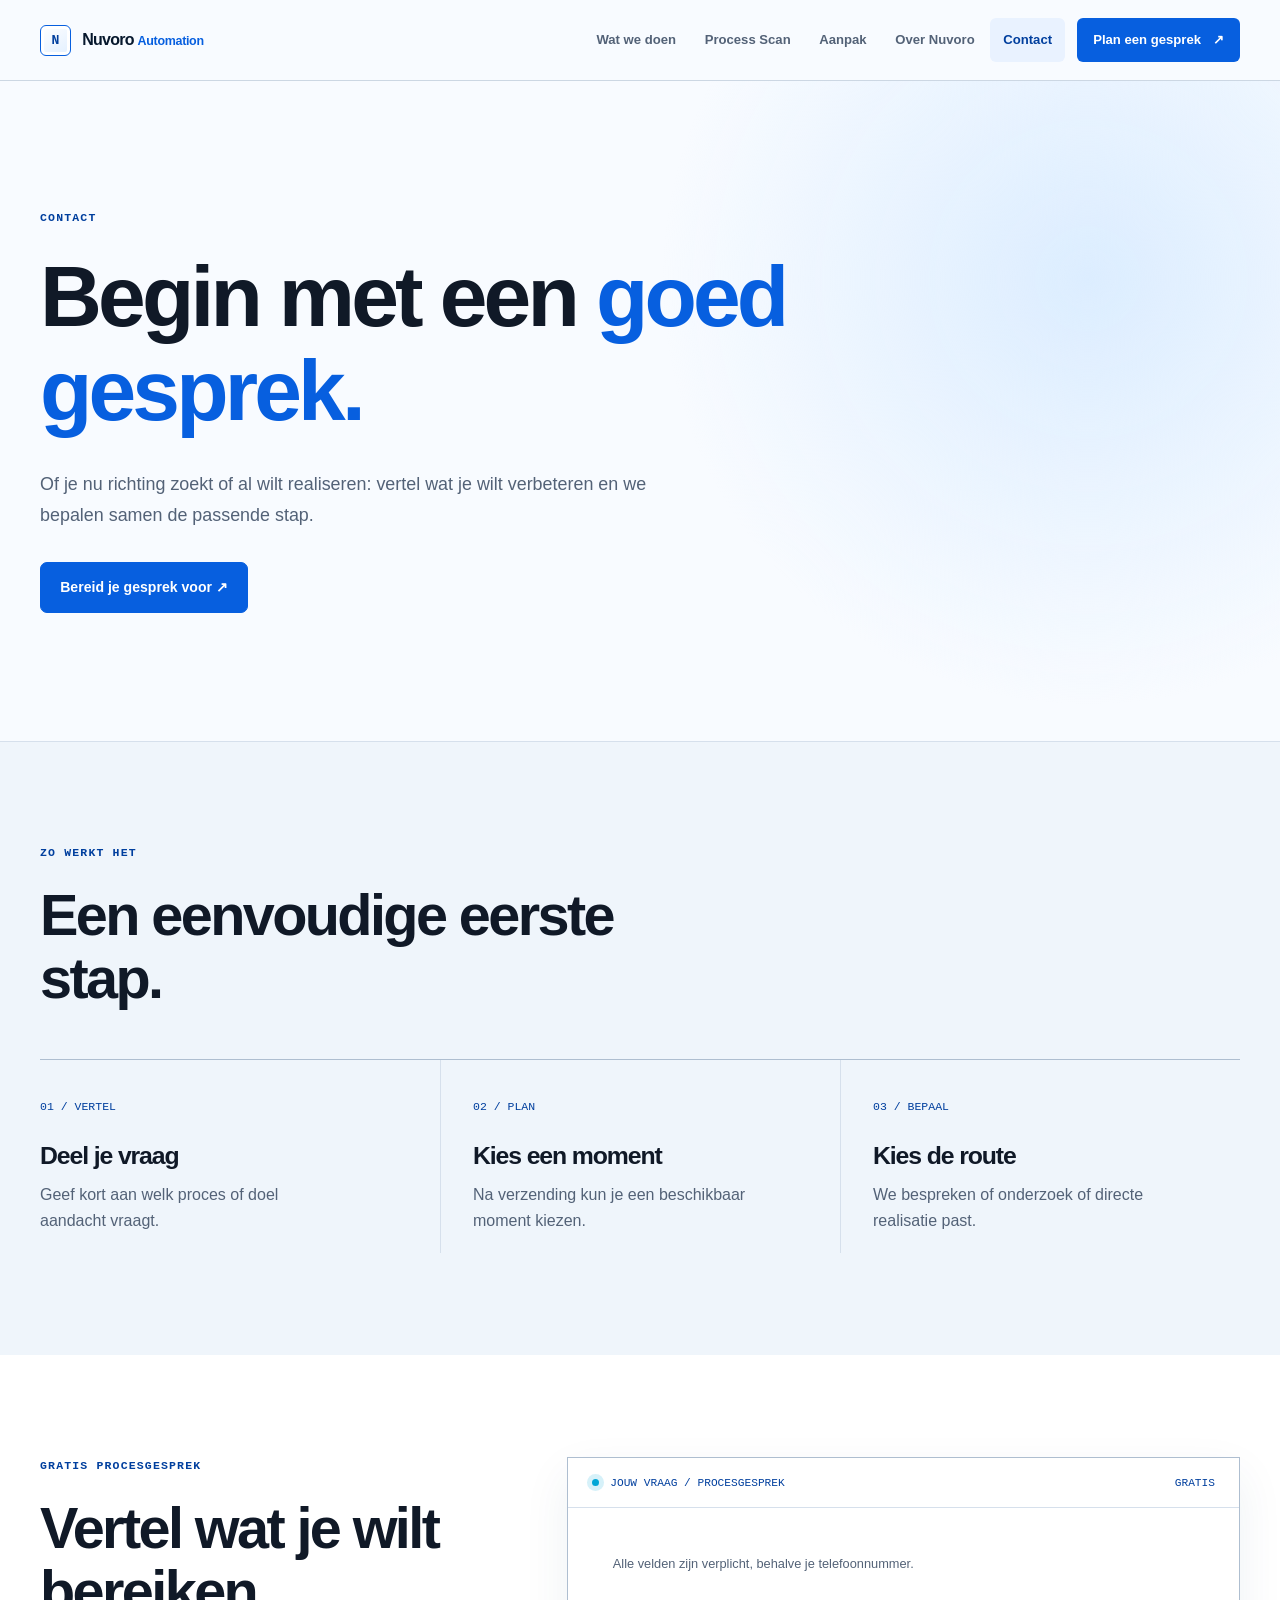
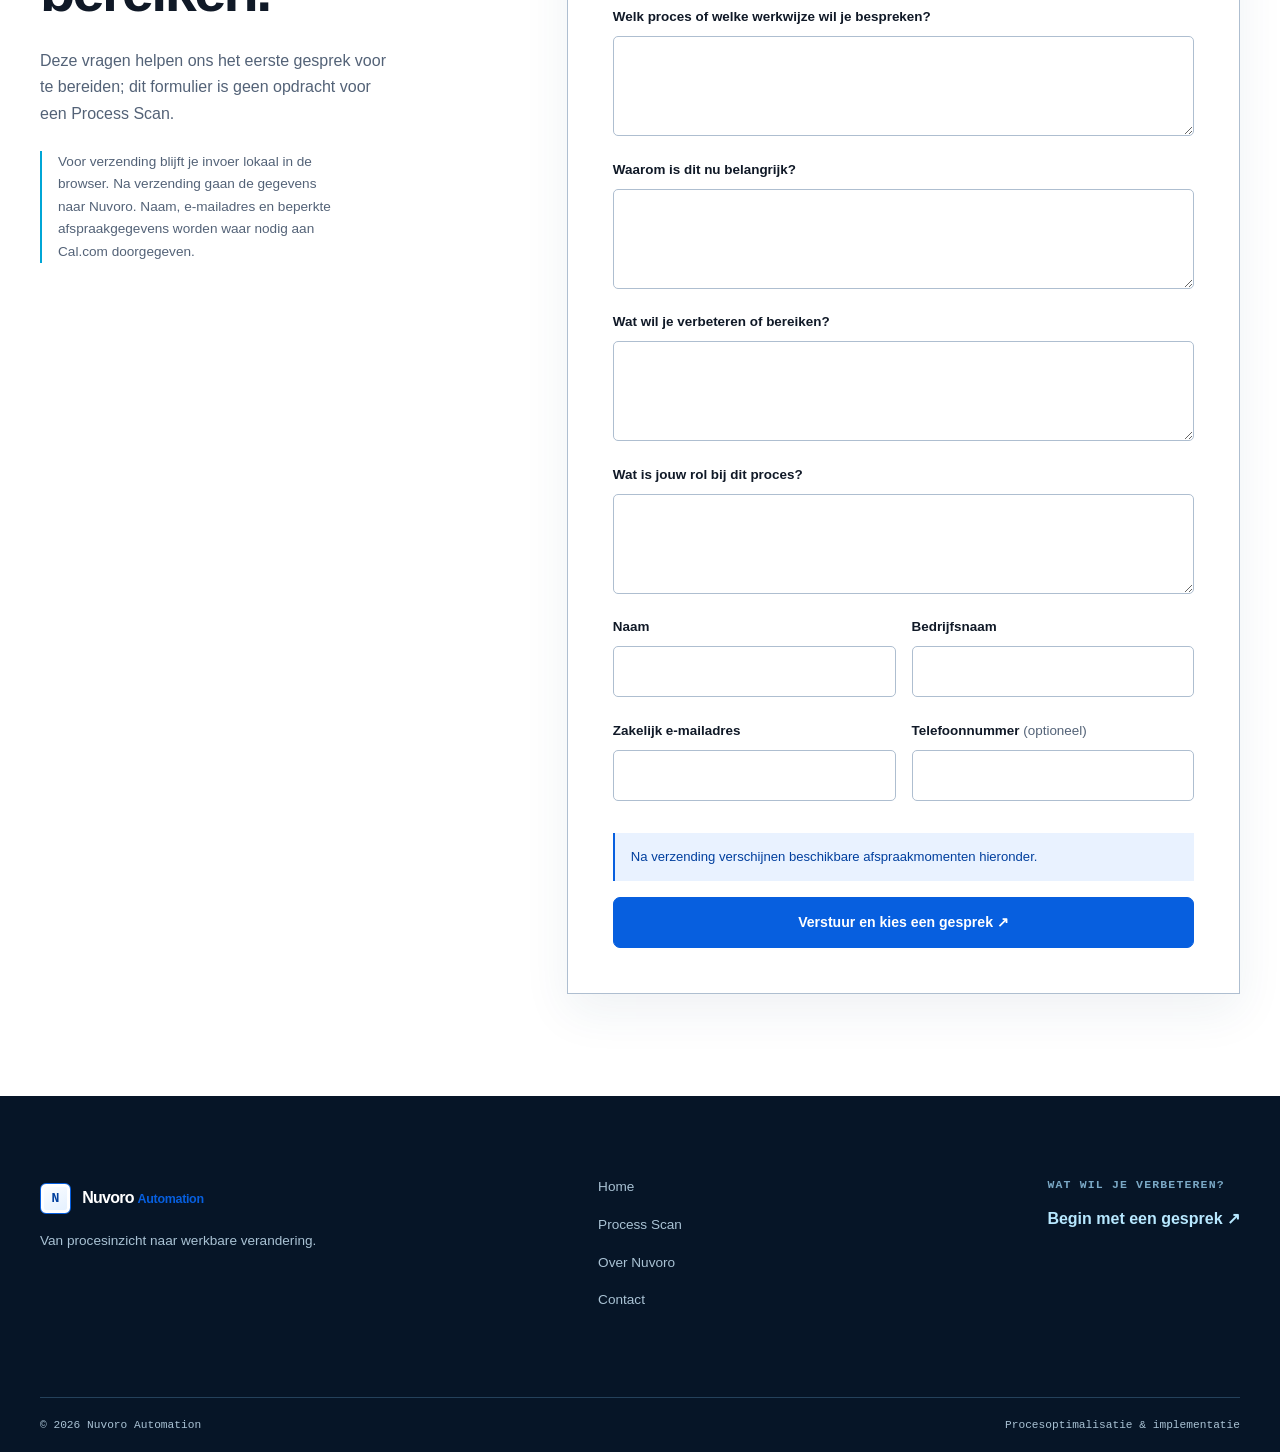
==== commit 34abe5f2: "Verhelder Nuvoro-aanbod en verfijn visuele ritme" ====
--- a/contact.html
+++ b/contact.html
@@ -3,18 +3,30 @@
 <head>
   <meta charset="utf-8">
   <meta name="viewport" content="width=device-width, initial-scale=1">
-  <meta name="description" content="Bespreek een procesvraagstuk met Nuvoro. Bereid een gratis procesgesprek voor.">
+  <meta name="description" content="Bespreek procesverbetering, automatisering of implementatie met Nuvoro in een gratis eerste gesprek.">
   <title>Contact | Nuvoro Automation</title>
-  <link rel="stylesheet" href="css/style.css?v=20260925-3">
-  <script src="js/main.js?v=20260925-3" defer></script>
+  <link rel="stylesheet" href="css/style.css?v=20260925-4">
+  <script src="js/main.js?v=20260925-4" defer></script>
 </head>
 <body>
 <a class="skip-link" href="#main-content">Direct naar inhoud</a>
 <header class="site-header"><div class="container nav-wrap">
   <a class="brand" href="index.html" aria-label="Nuvoro Automation, home"><span class="brand-mark" aria-hidden="true">N</span><span class="brand-name">Nuvoro <small>Automation</small></span></a>
   <button class="menu-toggle" type="button" aria-expanded="false" aria-controls="main-navigation">Menu <span aria-hidden="true">☰</span></button>
-  <nav id="main-navigation" aria-label="Hoofdnavigatie"><ul class="nav-links"><li><a href="index.html#diensten">Wat we doen</a></li><li><a href="process-scan.html">Process Scan</a></li><li><a href="index.html#werkwijze">Aanpak</a></li><li><a href="over-ons.html">Over Nuvoro</a></li><li><a href="contact.html" aria-current="page">Contact</a></li><li><a class="nav-cta" href="process-scan.html#gesprek">Plan een gesprek <span aria-hidden="true">↗</span></a></li></ul></nav>
+  <nav id="main-navigation" aria-label="Hoofdnavigatie"><ul class="nav-links"><li><a href="index.html#diensten">Wat we doen</a></li><li><a href="process-scan.html">Process Scan</a></li><li><a href="index.html#werkwijze">Aanpak</a></li><li><a href="over-ons.html">Over Nuvoro</a></li><li><a href="contact.html" aria-current="page">Contact</a></li><li><a class="nav-cta" href="contact.html#gesprek">Plan een gesprek <span aria-hidden="true">↗</span></a></li></ul></nav>
 </div></header>
-<main id="main-content"><section class="page-hero page-hero--contact" aria-labelledby="contact-title"><div class="container"><p class="eyebrow">Contact</p><h1 id="contact-title">Begin met een <em>goed gesprek.</em></h1><p class="lead">Heb je een proces dat aandacht vraagt? Vertel kort wat er speelt. In een gratis gesprek bepalen we of een Process Scan, directe implementatie of geen opdracht past.</p><a class="button" href="process-scan.html#gesprek">Bereid je procesgesprek voor ↗</a></div></section><section class="section contact-path" aria-labelledby="contact-path-title"><div class="container"><p class="eyebrow">Zo kom je verder</p><h2 id="contact-path-title">Een eenvoudige eerste stap.</h2><div class="route-line"><div><span>01 / VERTEL</span><h3>Geef kort context</h3><p>Vier open vragen helpen ons begrijpen welk proces aandacht vraagt.</p></div><div><span>02 / KIES</span><h3>Plan een moment</h3><p>Na verzending kun je een beschikbaar moment voor het gratis gesprek kiezen.</p></div><div><span>03 / BEPAAL</span><h3>Kies de juiste route</h3><p>We bespreken samen welke vervolgstap past. Zonder automatische verplichting.</p></div></div></div></section></main>
-<footer class="site-footer"><div class="container footer-grid"><div><a class="brand" href="index.html"><span class="brand-mark" aria-hidden="true">N</span><span class="brand-name">Nuvoro <small>Automation</small></span></a><p>Eerst het proces. Dan de technologie.</p></div><nav aria-label="Footernavigatie"><a href="index.html">Home</a><a href="process-scan.html">Process Scan</a><a href="over-ons.html">Over Nuvoro</a><a href="contact.html">Contact</a></nav><div class="footer-action"><span class="micro-label">Een proces dat aandacht vraagt?</span><a href="process-scan.html#gesprek">Begin met een gesprek ↗</a></div></div><div class="container footer-bottom"><span>© <span data-current-year>2026</span> Nuvoro Automation</span><span>Procesoptimalisatie & implementatie</span></div></footer>
+<main id="main-content">
+<section class="page-hero page-hero--contact" aria-labelledby="contact-title"><div class="container"><p class="eyebrow">Contact</p><h1 id="contact-title">Begin met een <em>goed gesprek.</em></h1><p class="lead">Of je nu richting zoekt of al wilt realiseren: vertel wat je wilt verbeteren en we bepalen samen de passende stap.</p><a class="button" href="#gesprek">Bereid je gesprek voor ↗</a></div></section>
+<section class="section contact-path" aria-labelledby="contact-path-title"><div class="container"><p class="eyebrow">Zo werkt het</p><h2 id="contact-path-title">Een eenvoudige eerste stap.</h2><div class="route-line"><div><span>01 / VERTEL</span><h3>Deel je vraag</h3><p>Geef kort aan welk proces of doel aandacht vraagt.</p></div><div><span>02 / PLAN</span><h3>Kies een moment</h3><p>Na verzending kun je een beschikbaar moment kiezen.</p></div><div><span>03 / BEPAAL</span><h3>Kies de route</h3><p>We bespreken of onderzoek of directe realisatie past.</p></div></div></div></section>
+
+<section id="gesprek" class="section intake-section" aria-labelledby="intake-title"><div class="container intake-layout"><div><p class="eyebrow">Gratis procesgesprek</p><h2 id="intake-title">Vertel wat je wilt bereiken.</h2><p>Deze vragen helpen ons het eerste gesprek voor te bereiden; dit formulier is geen opdracht voor een Process Scan.</p><p class="privacy-note">Voor verzending blijft je invoer lokaal in de browser. Na verzending gaan de gegevens naar Nuvoro. Naam, e-mailadres en beperkte afspraakgegevens worden waar nodig aan Cal.com doorgegeven.</p></div>
+<form id="process-intake-form" class="intake-form" novalidate><div class="intake-form__head"><span><i aria-hidden="true"></i> JOUW VRAAG / PROCESGESPREK</span><span>GRATIS</span></div><div class="intake-form__body"><p class="field-hint">Alle velden zijn verplicht, behalve je telefoonnummer.</p>
+<div class="form-field"><label for="scan-process">Welk proces of welke werkwijze wil je bespreken?</label><textarea id="scan-process" name="process" required aria-describedby="scan-process-error"></textarea><p id="scan-process-error" class="field-error" hidden></p></div>
+<div class="form-field"><label for="scan-reason">Waarom is dit nu belangrijk?</label><textarea id="scan-reason" name="reason" required aria-describedby="scan-reason-error"></textarea><p id="scan-reason-error" class="field-error" hidden></p></div>
+<div class="form-field"><label for="scan-expectation">Wat wil je verbeteren of bereiken?</label><textarea id="scan-expectation" name="expectation" required aria-describedby="scan-expectation-error"></textarea><p id="scan-expectation-error" class="field-error" hidden></p></div>
+<div class="form-field"><label for="scan-role">Wat is jouw rol bij dit proces?</label><textarea id="scan-role" name="role" required aria-describedby="scan-role-error"></textarea><p id="scan-role-error" class="field-error" hidden></p></div>
+<div class="form-row"><div class="form-field"><label for="scan-name">Naam</label><input id="scan-name" name="name" autocomplete="name" required aria-describedby="scan-name-error"><p id="scan-name-error" class="field-error" hidden></p></div><div class="form-field"><label for="scan-company">Bedrijfsnaam</label><input id="scan-company" name="company" autocomplete="organization" required aria-describedby="scan-company-error"><p id="scan-company-error" class="field-error" hidden></p></div></div>
+<div class="form-row"><div class="form-field"><label for="scan-email">Zakelijk e-mailadres</label><input id="scan-email" name="email" type="email" autocomplete="email" required aria-describedby="scan-email-error"><p id="scan-email-error" class="field-error" hidden></p></div><div class="form-field"><label for="scan-phone">Telefoonnummer <span class="optional">(optioneel)</span></label><input id="scan-phone" name="phone" type="tel" autocomplete="tel"></div></div>
+<div class="booking-panel" role="status" aria-live="polite"><p data-booking-status>Na verzending verschijnen beschikbare afspraakmomenten hieronder.</p></div><button class="button" type="submit" data-booking-button>Verstuur en kies een gesprek ↗</button><div id="cal-booking" hidden></div><a id="cal-fallback" class="text-link" href="https://cal.com/soufyan-riffi-ptzlxn/procesgesprek" hidden>Open de afspraakplanner ↗</a></div></form></div></section></main>
+<footer class="site-footer"><div class="container footer-grid"><div><a class="brand" href="index.html"><span class="brand-mark" aria-hidden="true">N</span><span class="brand-name">Nuvoro <small>Automation</small></span></a><p>Van procesinzicht naar werkbare verandering.</p></div><nav aria-label="Footernavigatie"><a href="index.html">Home</a><a href="process-scan.html">Process Scan</a><a href="over-ons.html">Over Nuvoro</a><a href="contact.html">Contact</a></nav><div class="footer-action"><span class="micro-label">Wat wil je verbeteren?</span><a href="contact.html#gesprek">Begin met een gesprek ↗</a></div></div><div class="container footer-bottom"><span>© <span data-current-year>2026</span> Nuvoro Automation</span><span>Procesoptimalisatie & implementatie</span></div></footer>
 </body></html>
--- a/css/style.css
+++ b/css/style.css
@@ -116,8 +116,8 @@
 .process-lens__line { position: absolute; left: 3rem; right: 3rem; top: 50%; height: 1px; background: linear-gradient(90deg,#3373a9,#70d5ff,#3373a9); }
 .process-lens__node { position: relative; z-index: 1; display: grid; place-items: center; width: 20%; min-height: 70px; padding: .6rem .2rem; border: 1px solid #416e91; background: #102d4b; color: #d6eafa; font: .65rem var(--font-mono); text-align: center; overflow-wrap: anywhere; }
 .process-lens__pulse { position: absolute; z-index: 2; top: calc(50% - 7px); left: 29%; width: 14px; height: 14px; border: 2px solid #fff; border-radius: 50%; background: #34baff; box-shadow: 0 0 0 8px rgba(52,186,255,.18),0 0 25px #34baff; transition: left .35s ease; }
-.process-lens[data-active="wachten"] .process-lens__pulse { left: 51%; }
-.process-lens[data-active="dubbel"] .process-lens__pulse { left: 72%; }
+.process-lens[data-active="doorstroom"] .process-lens__pulse { left: 51%; }
+.process-lens[data-active="ruimte"] .process-lens__pulse { left: 72%; }
 .process-lens__caption { position: absolute; left: 2.25rem; bottom: 1.4rem; color: #7fabc9; font: .65rem var(--font-mono); letter-spacing: .07em; }
 .process-lens__content { display: grid; align-items: center; min-width: 0; padding: clamp(1.5rem,3vw,3rem); }
 .lens-panel .micro-label { color: #74cef9; }
@@ -345,3 +345,109 @@
   *, *::before, *::after { animation-duration: .01ms; transition-duration: .01ms; }
 }
 [hidden], .button[hidden], .text-link[hidden], .lens-panel[hidden], #cal-booking[hidden] { display: none; }
+
+/* Nuvoro's editorial rhythm: fewer framed areas, one idea per card. */
+body { background: #f7fafe; }
+.section { padding-block: clamp(5rem, 8vw, 8rem); }
+.section-heading { align-items: end; margin-bottom: clamp(2.25rem, 4vw, 3.5rem); }
+.section-heading h2 { max-width: 17ch; }
+.section-heading > p { max-width: 39ch; line-height: 1.6; }
+.hero-grid { opacity: .22; background-size: 72px 72px; }
+.hero--home { min-height: min(710px, calc(100svh - 5rem)); }
+.hero-layout { grid-template-columns: minmax(0, 1.15fr) minmax(22rem, .85fr); padding-block: 5rem 3rem; }
+.hero-copy h1 { max-width: 11ch; font-size: clamp(3.3rem, 6.4vw, 6.15rem); }
+.hero-copy .lead { max-width: 49ch; margin: 1.75rem 0 2rem; }
+.hero-footer { gap: 1.2rem; margin-top: 4rem; color: #9bb9cf; }
+.hero-footer span + span::before { content: '↗'; margin-right: 1.2rem; color: #4fbfff; }
+.hero-orbit { max-width: 420px; }
+.hero-orbit__ring { border-style: solid; border-color: rgba(117,186,235,.11); }
+.hero-orbit__core { width: 39%; }
+.hero-orbit__point { padding: .45rem .7rem; background: #102f4f; }
+.intro-line .container { min-height: 7rem; }
+.intro-line p { max-width: 58ch; line-height: 1.4; }
+
+.services-section { background: #fff; }
+.services-section .section-heading h2 { max-width: 16ch; }
+.service-grid { display: grid; grid-template-columns: repeat(3, minmax(0, 1fr)); gap: 1rem; }
+.service-card { display: flex; flex-direction: column; min-width: 0; min-height: 282px; padding: clamp(1.5rem, 2.7vw, 2.5rem); border: 1px solid #d6e4f0; border-top: 3px solid #1689e4; background: #f5f9fd; }
+.service-card__number { color: var(--color-accent-dark); font: 650 .72rem var(--font-mono); letter-spacing: .08em; }
+.service-card h3 { max-width: 13ch; margin-top: auto; color: var(--navy); font-size: clamp(1.65rem, 2.5vw, 2.25rem); line-height: 1.14; }
+.service-card p { max-width: 31ch; margin: 1rem 0 0; color: var(--color-muted); font-size: .94rem; line-height: 1.55; }
+.section-tail { max-width: 55ch; margin: 2rem 0 0; color: var(--color-muted); font-size: .94rem; }
+
+.lens-section { background: #eff5fb; }
+.process-lens { border-color: #315474; box-shadow: 0 18px 50px rgba(7,24,45,.12); }
+.process-lens__rail button { min-height: 64px; }
+.process-lens__stage { grid-template-columns: minmax(0, 1.1fr) minmax(20rem, .9fr); min-height: 365px; }
+.process-lens__visual { padding-inline: 1.75rem; }
+.process-lens__node { min-height: 64px; }
+.process-lens__content { padding: clamp(1.7rem, 3.2vw, 3rem); }
+.lens-panel h3 { margin: 1rem 0 1.15rem; font-size: clamp(1.7rem, 2.5vw, 2.35rem); }
+.lens-panel > p { max-width: 36ch; margin-bottom: 0; line-height: 1.55; }
+.lens-panel dl { margin-top: 1.5rem; }
+.lens-panel dl div { display: grid; grid-template-columns: 9rem 1fr; gap: 1rem; align-items: baseline; padding: .75rem 0; }
+.lens-panel dd { margin: 0; }
+
+.offers-section { background: #fff; }
+.offers-grid { display: grid; grid-template-columns: repeat(2, minmax(0, 1fr)); gap: 1rem; }
+.offer-card { display: flex; flex-direction: column; min-width: 0; min-height: 380px; padding: clamp(2rem, 3.7vw, 3.25rem); border: 1px solid #bfd3e4; }
+.offer-card h3 { max-width: 15ch; margin: 2.6rem 0 1.25rem; font-size: clamp(2rem, 3.25vw, 3.15rem); line-height: 1.1; }
+.offer-card p { max-width: 38ch; margin: 0; font-size: 1rem; line-height: 1.6; }
+.offer-card__bottom { display: flex; justify-content: space-between; align-items: end; gap: 1.5rem; margin-top: auto; padding-top: 2rem; border-top: 1px solid currentColor; font-size: .83rem; }
+.offer-card__bottom strong { display: block; font-size: 1.5rem; line-height: 1.1; }
+.offer-card__bottom a { font-weight: 720; text-decoration: none; white-space: nowrap; }
+.offer-card__bottom a:hover { text-decoration: underline; text-underline-offset: 5px; }
+.offer-card--scan { border-color: #174768; background: #102c49; color: #bfd5e5; }
+.offer-card--scan .micro-label { color: #79d2ff; }
+.offer-card--scan h3 { color: #fff; }
+.offer-card--scan .offer-card__bottom { border-color: #3e5e76; }
+.offer-card--scan a { color: #8ad9ff; }
+.offer-card--build { background: linear-gradient(145deg,#f2f8ff,#e7f3ff); color: #4c6176; }
+.offer-card--build .micro-label, .offer-card--build a { color: var(--color-accent-dark); }
+.offer-card--build h3 { color: var(--navy); }
+.offer-card--build .offer-card__bottom { border-color: #b6cde0; }
+.route-section { background: #eff5fb; }
+.route-line > div { padding-bottom: .2rem; }
+.route-line p { line-height: 1.6; }
+.closing-cta { background: #eff5fb; }
+.closing-cta__inner { background: linear-gradient(115deg,#073c89,#075fdf 64%,#078bbf); }
+.product-hero__aside { background: rgba(16,47,76,.74); }
+.scan-outcome { background: #102c49; }
+.outcome-strip { gap: 1.5rem; }
+.outcome-strip p { max-width: 30ch; }
+.outputs-copy p:not(.eyebrow) { line-height: 1.6; }
+.outputs-copy .small-note { padding-top: 1rem; border-top: 1px solid var(--color-border); font-size: .9rem; }
+.output-collection { box-shadow: 0 18px 45px rgba(30,65,105,.07); }
+.fit-split p { max-width: 40ch; }
+.contact-path { background: #eff5fb; }
+.intake-section { background: #fff; }
+.intake-form { box-shadow: 0 18px 45px rgba(30,65,105,.07); }
+
+@media (max-width: 850px) {
+  .hero-layout { grid-template-columns: 1fr; }
+  .hero-copy h1 { max-width: 12ch; }
+  .service-grid { grid-template-columns: 1fr; }
+  .service-card { min-height: 0; padding: 1.75rem; }
+  .service-card h3 { margin-top: 1.75rem; }
+  .service-card p { max-width: 54ch; }
+  .offers-grid { grid-template-columns: 1fr; }
+  .offer-card { min-height: 330px; }
+  .process-lens__stage { grid-template-columns: 1fr .95fr; }
+  .lens-panel dl div { grid-template-columns: 1fr; gap: .3rem; }
+}
+@media (max-width: 620px) {
+  .hero-copy h1 { font-size: clamp(2.8rem, 12vw, 4rem); }
+  .hero-footer { gap: .7rem; margin-top: 2.8rem; font-size: .6rem; }
+  .hero-footer span + span::before { margin-right: .7rem; }
+  .hero-orbit { max-width: 250px; }
+  .section { padding-block: 4.5rem; }
+  .section-heading h2 { max-width: 15ch; }
+  .process-lens__stage { display: block; }
+  .process-lens__visual { min-height: 180px; padding: 3rem .6rem; }
+  .process-lens__node { min-height: 48px; font-size: .46rem; }
+  .process-lens__content { min-height: 315px; }
+  .offer-card { min-height: 360px; padding: 1.75rem; }
+  .offer-card h3 { margin-top: 2rem; }
+  .offer-card__bottom { align-items: start; flex-direction: column; gap: .75rem; }
+  .route-line > div, .route-line > div + div { padding: 1.5rem 0; }
+}
